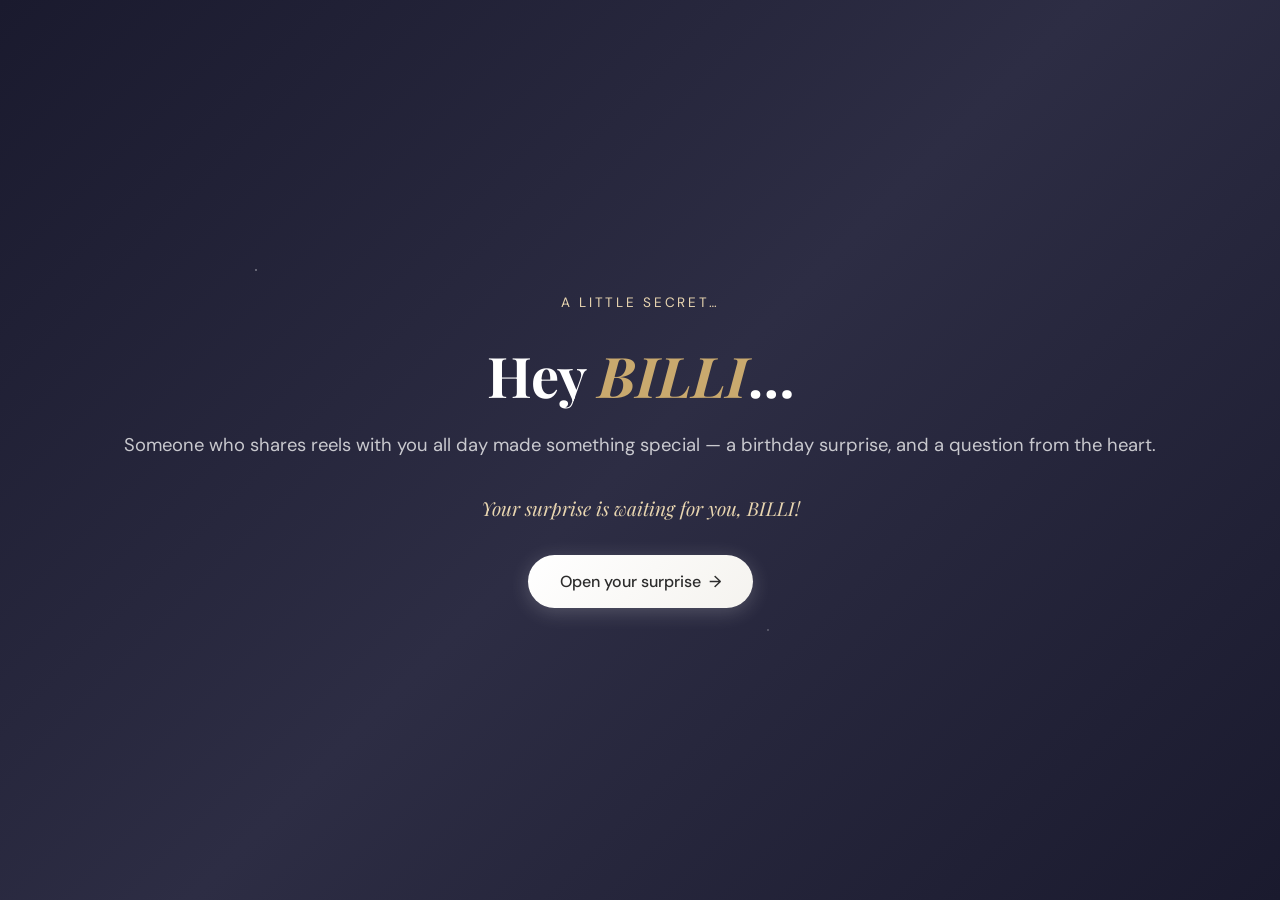
==== index.html @ 50589a56 "Fix social link preview to show BILLI photo instead of prank GIF. Add Open Graph and Twitter meta ta" ====
<!DOCTYPE html>
<html lang="en">
<head>
  <meta charset="UTF-8">
  <meta name="viewport" content="width=device-width, initial-scale=1.0">
  <meta name="description" content="A birthday surprise and proposal for BILLI">
  <meta property="og:type" content="website">
  <meta property="og:url" content="https://ananthahemanthsatya.github.io/NEW2/">
  <meta property="og:title" content="For You, BILLI 💍">
  <meta property="og:description" content="A birthday surprise and proposal for BILLI">
  <meta property="og:image" content="https://ananthahemanthsatya.github.io/NEW2/assets/photos/billi/favourite-hearts-tulips.jpg">
  <meta property="og:image:width" content="1080">
  <meta property="og:image:height" content="1920">
  <meta name="twitter:card" content="summary_large_image">
  <meta name="twitter:title" content="For You, BILLI 💍">
  <meta name="twitter:description" content="A birthday surprise and proposal for BILLI">
  <meta name="twitter:image" content="https://ananthahemanthsatya.github.io/NEW2/assets/photos/billi/favourite-hearts-tulips.jpg">
  <link rel="icon" href="assets/photos/billi/favourite-hearts-tulips.jpg" type="image/jpeg">
  <title>For You, BILLI 💍</title>
  <link rel="preconnect" href="https://fonts.googleapis.com">
  <link rel="preconnect" href="https://fonts.gstatic.com" crossorigin>
  <link href="https://fonts.googleapis.com/css2?family=DM+Sans:ital,opsz,wght@0,9..40,300;0,9..40,400;0,9..40,500;0,9..40,600;1,9..40,400&family=Playfair+Display:ital,wght@0,400;0,600;0,700;1,400&display=swap" rel="stylesheet">
  <link rel="stylesheet" href="css/style.css">
</head>
<body>
  <canvas id="confetti-canvas" class="confetti-canvas" aria-hidden="true"></canvas>

  <div id="lightbox" class="lightbox hidden" role="dialog" aria-modal="true" aria-label="Photo preview">
    <button id="lightbox-close" class="lightbox__close" type="button" aria-label="Close">&times;</button>
    <img id="lightbox-img" class="lightbox__img" src="" alt="">
    <p id="lightbox-caption" class="lightbox__caption"></p>
  </div>

  <div id="prank-screen" class="prank-screen hidden" aria-hidden="true">
    <img class="prank-screen__gif" src="" alt="" data-src="assets/prank-monkey.gif" hidden>
    <p id="prank-jk" class="prank-screen__jk">…just kidding 😭</p>
  </div>

  <div id="landing" class="landing" aria-hidden="false">
    <div class="landing__particles" aria-hidden="true"></div>
    <div class="landing__content">
      <p class="landing__eyebrow">A little secret…</p>
      <h1 class="landing__title">Hey <span class="highlight">BILLI</span>…</h1>
      <p class="landing__subtitle">Someone who shares reels with you all day made something special — a birthday surprise, and a question from the heart.</p>

      <div id="lock-panel" class="lock-panel">
        <div class="lock-panel__icon" aria-hidden="true">
          <svg viewBox="0 0 48 48" fill="none" xmlns="http://www.w3.org/2000/svg">
            <rect x="10" y="22" width="28" height="20" rx="4" stroke="currentColor" stroke-width="2.5"/>
            <path d="M16 22V16C16 11.58 19.58 8 24 8C28.42 8 32 11.58 32 16V22" stroke="currentColor" stroke-width="2.5" stroke-linecap="round"/>
            <circle cx="24" cy="32" r="2.5" fill="currentColor"/>
          </svg>
        </div>
        <p id="lock-message" class="lock-panel__message">Your surprise unlocks on July 8</p>

        <div id="landing-countdown" class="countdown countdown--landing" role="timer" aria-live="polite">
          <div class="countdown__block">
            <span id="landing-days" class="countdown__num">00</span>
            <span class="countdown__label">Days</span>
          </div>
          <div class="countdown__block">
            <span id="landing-hours" class="countdown__num">00</span>
            <span class="countdown__label">Hours</span>
          </div>
          <div class="countdown__block">
            <span id="landing-minutes" class="countdown__num">00</span>
            <span class="countdown__label">Minutes</span>
          </div>
          <div class="countdown__block">
            <span id="landing-seconds" class="countdown__num">00</span>
            <span class="countdown__label">Seconds</span>
          </div>
        </div>
      </div>

      <div id="unlock-panel" class="unlock-panel hidden">
        <p class="unlock-panel__text">The wait is over — your surprise is ready!</p>
      </div>

      <button id="open-surprise" class="btn btn--primary btn--locked" type="button" disabled>
        <span class="btn__lock-icon" aria-hidden="true">🔒</span>
        <span id="btn-label">Locked until July 8</span>
        <span class="btn__arrow hidden" id="btn-arrow" aria-hidden="true">→</span>
      </button>

      <div class="password-unlock">
        <label class="password-unlock__label" for="preview-password">Preview access</label>
        <div class="password-unlock__row">
          <input id="preview-password" class="password-unlock__input" type="password" placeholder="Enter password" autocomplete="off" spellcheck="false">
          <button id="preview-unlock" class="btn btn--preview" type="button">Unlock</button>
        </div>
        <p id="password-error" class="password-error hidden" role="alert">Wrong password — try again</p>
      </div>
    </div>
  </div>

  <div id="main" class="main hidden" aria-hidden="true">

    <header class="hero section">
      <div class="hero__glow" aria-hidden="true"></div>
      <div class="container hero__layout reveal">
        <div class="hero__photo-wrap">
          <img class="hero__photo" data-photo-key="billi-05" src="assets/photos/billi/favourite-hearts-tulips.jpg" alt="BILLI — my favourite photo" data-fallback="BILLI">
          <div class="hero__photo-frame" aria-hidden="true"></div>
        </div>
        <div class="hero__text">
          <p class="hero__eyebrow">July 8th · Birthday & something more</p>
          <h1 class="hero__name">Aynanin Fatima</h1>
          <p class="hero__nickname">aka <strong>BILLI</strong></p>
          <p class="hero__age">Turning <span class="hero__age-num">67</span> — and more beautiful with every year</p>
          <p class="hero__tagline">From the reels you send at sunrise to the Roblox nights we lose track of time in — you're my favourite person in every version of my day.</p>
        </div>
      </div>
    </header>

    <section class="countdown-section section" aria-labelledby="countdown-heading">
      <div class="container">
        <div id="birthday-message" class="birthday-message reveal" role="status">
          <span class="birthday-message__emoji" aria-hidden="true">🎂</span>
          <h2 id="countdown-heading" class="birthday-message__title">Happy 67th Birthday, BILLI!</h2>
          <p class="birthday-message__text">Today is all about you — the girl who fills my whole day with reels, my nights with Roblox, and my heart with feelings I never want to hide again.</p>
        </div>
      </div>
    </section>

    <section class="gallery-section section" aria-labelledby="gallery-heading">
      <div class="container">
        <h2 id="gallery-heading" class="section__title reveal">Every version of you</h2>
        <p class="section__subtitle reveal">Scroll through your memories — title & caption under every photo</p>
        <div id="billi-gallery" class="photo-gallery"></div>
      </div>
    </section>

    <section class="anime-section section" aria-labelledby="anime-heading">
      <div class="container">
        <h2 id="anime-heading" class="section__title reveal">Your anime world</h2>
        <p class="section__subtitle reveal">Two shows, one amazing taste</p>
        <div class="card-grid">
          <article class="card card--demon reveal">
            <div class="card__icon" aria-hidden="true">
              <svg viewBox="0 0 64 64" fill="none" xmlns="http://www.w3.org/2000/svg">
                <circle cx="32" cy="32" r="28" stroke="currentColor" stroke-width="2" opacity="0.3"/>
                <path d="M32 20 L36 30 L46 30 L38 36 L40 46 L32 40 L24 46 L26 36 L18 30 L28 30 Z" fill="currentColor"/>
              </svg>
            </div>
            <h3 class="card__title">Demon Slayer</h3>
            <p class="card__text">You're stronger than any Hashira in my heart. Your courage, your kindness, the way you light up when you talk about it — I fall for you a little more every time.</p>
          </article>
          <article class="card card--spy reveal">
            <div class="card__icon" aria-hidden="true">
              <svg viewBox="0 0 64 64" fill="none" xmlns="http://www.w3.org/2000/svg">
                <rect x="8" y="16" width="48" height="36" rx="6" stroke="currentColor" stroke-width="2" opacity="0.3"/>
                <circle cx="24" cy="34" r="8" fill="currentColor" opacity="0.2"/>
                <circle cx="40" cy="34" r="8" fill="currentColor" opacity="0.35"/>
                <circle cx="32" cy="28" r="4" fill="currentColor"/>
              </svg>
            </div>
            <h3 class="card__title">Spy x Family</h3>
            <p class="card__text">You're my Anya-level favourite person — adorable, brilliant, impossible not to adore. The way you get excited about this show? That's exactly how I feel about you. Waku waku!</p>
          </article>
        </div>
      </div>
    </section>

    <section class="cake-section section" aria-labelledby="cake-heading">
      <div class="container">
        <div class="cake-layout reveal">
          <div class="cake-visual" aria-hidden="true">
            <div class="cake">
              <div class="cake__candle"><div class="cake__flame"></div></div>
              <div class="cake__frosting"></div>
              <div class="cake__layer cake__layer--top"></div>
              <div class="cake__layer cake__layer--mid"></div>
              <div class="cake__layer cake__layer--bottom"></div>
              <div class="cake__plate"></div>
            </div>
          </div>
          <div class="cake-content">
            <h2 id="cake-heading" class="section__title section__title--left">Red Velvet</h2>
            <p class="cake-content__text">Your favourite cake — rich, sweet, unforgettable. Just like you, BILLI. One day I'll bake you the perfect red velvet. Until then, every sweet moment with you is enough.</p>
          </div>
        </div>
      </div>
    </section>

    <section class="drama-section section" aria-labelledby="drama-heading">
      <div class="container">
        <blockquote class="drama-quote reveal">
          <div class="drama-quote__badge">Hidden Love</div>
          <p class="drama-quote__text">"Some feelings stay hidden until the right moment — mine for you couldn't stay quiet forever. Every reel, every late night, every laugh… it all led here."</p>
          <footer class="drama-quote__footer">Your favourite drama taught me that the best love stories are worth waiting for — and worth saying out loud.</footer>
        </blockquote>
      </div>
    </section>

    <section class="habits-section section" aria-labelledby="habits-heading">
      <div class="container">
        <h2 id="habits-heading" class="section__title reveal">Things that make you, you</h2>
        <p class="section__subtitle reveal">The little habits I find endlessly charming</p>
        <div class="habit-grid">
          <article class="habit-card reveal">
            <button class="habit-card__media" type="button" data-photo-key="billi-13" data-src="assets/photos/billi/sleepy-resting-moment.jpg" data-caption="Professional Sleeper — sleepy after our late Roblox nights">
              <img src="assets/photos/billi/sleepy-resting-moment.jpg" data-photo-key="billi-13" alt="BILLI resting" class="habit-card__img" data-fallback="Sleepy BILLI">
            </button>
            <div class="habit-card__body">
              <h3 class="habit-card__title">Professional Sleeper</h3>
              <p class="habit-card__text">Sleepy after our late Roblox nights — and still the cutest thing I've ever seen.</p>
            </div>
          </article>
          <article class="habit-card reveal">
            <button class="habit-card__media" type="button" data-photo-key="billi-11" data-src="assets/photos/billi/blue-polo-floral-pillow.jpg" data-caption="Reel Partner — all day long">
              <img src="assets/photos/billi/blue-polo-floral-pillow.jpg" data-photo-key="billi-11" alt="BILLI on the bed" class="habit-card__img" data-fallback="Relaxed BILLI">
            </button>
            <div class="habit-card__body">
              <h3 class="habit-card__title">Reel Partner</h3>
              <p class="habit-card__text">All day long — funny reels, cute reels, ones that scream "this is so you." Every ping from you is my favourite notification.</p>
            </div>
          </article>
          <article class="habit-card reveal">
            <button class="habit-card__media" type="button" data-photo-key="billi-10" data-src="assets/photos/billi/mirror-selfie-elegant.jpg" data-caption="White Soul — pure and elegant">
              <img src="assets/photos/billi/mirror-selfie-elegant.jpg" data-photo-key="billi-10" alt="BILLI mirror selfie" class="habit-card__img" data-fallback="Elegant BILLI">
            </button>
            <div class="habit-card__body">
              <h3 class="habit-card__title">White Soul</h3>
              <p class="habit-card__text">Your favourite colour is white — pure, elegant, and radiant.</p>
            </div>
          </article>
        </div>
      </div>
    </section>

    <section class="us-section section" aria-labelledby="us-heading">
      <div class="container">
        <h2 id="us-heading" class="section__title reveal">Our everyday magic</h2>
        <p class="section__subtitle reveal">The little things that made me fall — and keep falling</p>
        <div class="moment-grid">
          <article class="moment-card moment-card--reels reveal">
            <span class="moment-card__emoji" aria-hidden="true">📱</span>
            <h3 class="moment-card__title">Reels, all day long</h3>
            <p class="moment-card__text">From the moment we wake up to when we finally say goodnight — we're sending each other reels. Funny ones. Cute ones. The kind that make me pause and think, <em>she thought of me</em>. I don't just watch them. I feel them. Because every reel from you feels like a little "I'm thinking about you" wrapped in a video.</p>
            <p class="moment-card__text moment-card__text--soft">You fill my whole day without even trying. And honestly? I never want it to stop.</p>
          </article>
          <article class="moment-card moment-card--roblox reveal">
            <span class="moment-card__emoji" aria-hidden="true">🎮</span>
            <h3 class="moment-card__title">Late-night Roblox</h3>
            <p class="moment-card__text">When the world goes quiet and it's just us — logging in, playing together, laughing at the chaos, staying up way too late because neither of us wants to log off. Those nights aren't just gaming to me. They're <em>ours</em>.</p>
            <p class="moment-card__text moment-card__text--soft">Your laugh when something goes wrong. Your excitement when we win. The way time disappears when I'm with you — even through a screen. I look forward to those nights more than anything.</p>
          </article>
        </div>
      </div>
    </section>

    <section class="feelings-section section" aria-labelledby="feelings-heading">
      <div class="container">
        <blockquote class="feelings-quote reveal">
          <h2 id="feelings-heading" class="feelings-quote__title">What I need you to know</h2>
          <p class="feelings-quote__text">I don't always say it out loud — but you are the first person I want to share everything with. A reel I saw. A song that reminded me of you. A random thought at 2 AM before we hop on Roblox.</p>
          <p class="feelings-quote__text">You make ordinary days feel like something worth remembering. You make me want to be better, kinder, more present. When something good happens, you're who I think of first. When something's hard, you're who I wish I could tell in person.</p>
          <p class="feelings-quote__text feelings-quote__text--highlight">I'm not hiding anymore. These feelings are real. They're big. And they're all for you, BILLI.</p>
        </blockquote>
      </div>
    </section>

    <section class="me-section section" aria-labelledby="me-heading">
      <div class="container">
        <h2 id="me-heading" class="section__title reveal">This is me — asking you</h2>
        <p class="section__subtitle reveal">The person who stays up playing Roblox with you and sends you reels all day — asking you something important</p>
        <div id="me-gallery" class="me-gallery reveal"></div>
        <p class="me-section__note reveal">I built this because words on a screen still aren't enough. But I needed you to know — every reel, every game, every late night… I choose you. Again and again.</p>
      </div>
    </section>

    <section class="proposal-section section" aria-labelledby="proposal-heading">
      <div class="container">
        <div class="proposal reveal">
          <div class="proposal__ring" aria-hidden="true">💍</div>
          <h2 id="proposal-heading" class="proposal__title">BILLI, will you be mine?</h2>
          <div class="proposal__body">
            <p>BILLI, I need you to hear this properly — not in a reel, not in a Roblox chat, but right here.</p>
            <p>You mean more to me than I usually let myself say. Every reel you send — I watch it like it's a message meant only for me. Because it is. You thinking of me, sharing your world with me, filling my notifications all day… that's not small to me. That's everything.</p>
            <p>And our Roblox nights? When it's late and the world is asleep but we're still playing, still laughing, still not wanting to log off — those are the hours I hold closest. It's not about the game. It's about <em>you</em>. Your voice. Your laugh. The way you get excited. The way time disappears when I'm with you.</p>
            <p>I love watching you enjoy anime and dramas. I love your sleepy scrolls, your white aesthetic, your red velvet dreams. I love every little habit that makes you <em>you</em>. But more than all of that — I love <em>us</em>. The us that shares reels from morning to night. The us that stays up too late on Roblox. The us I don't want to pretend is "just friends" anymore.</p>
            <p>On your birthday, I don't just want to wish you happy birthday. I want to stop hiding what I feel and ask you properly:</p>
            <p class="proposal__question">Will you give us a chance? Will you be my girlfriend?</p>
            <p>You make me want to be better. You're the person I think about when something good happens — because I wish I could share every single moment with you, not through a screen, but right beside you.</p>
            <p>I like you. A lot. More than I've said. More than reels and late nights can hold. This is me, finally saying it.</p>
          </div>
          <div id="proposal-buttons" class="proposal__buttons">
            <button id="btn-yes" class="btn btn--yes" type="button">Yes! 💕</button>
            <button id="btn-no" class="btn btn--no" type="button">No</button>
          </div>
          <div id="proposal-success" class="proposal__success hidden">
            <span class="proposal__success-emoji" aria-hidden="true">🥹💕</span>
            <h3 class="proposal__success-title">You just made me the happiest person alive!</h3>
            <p class="proposal__success-text">Thank you, BILLI. You have no idea how happy you've made me. More reels, more Roblox nights, more of us — I promise to make every day as special as you are. This is just the beginning.</p>
          </div>
          <p class="proposal__signature">Forever yours,<br><span class="proposal__name">ASH</span></p>
        </div>
      </div>
    </section>

    <!-- Spy x Family proposal finale -->
    <section class="spyfinale-section section" aria-labelledby="spyfinale-heading">
      <div class="container">
        <div class="spyfinale reveal">
          <span class="spyfinale__badge">Spy x Family</span>
          <h2 id="spyfinale-heading" class="spyfinale__title">The perfect proposal does, in fact, exist.</h2>
          <p class="spyfinale__subtitle">Just like Loid and Yor — I finally said what was in my heart. This one's for you, BILLI.</p>

          <div class="spyfinale__media-wrap">
            <img
              class="spyfinale__media"
              src="assets/spy-x-family-proposal.gif"
              alt="Spy x Family — Loid's grenade ring proposal scene"
              loading="lazy"
            >
          </div>
        </div>
      </div>
    </section>

    <footer class="footer">
      <div class="container">
        <p class="footer__text">Made with love by <strong>ASH</strong>, just for <strong>BILLI</strong> · July 8 · 💍</p>
      </div>
    </footer>
  </div>

  <script src="js/photos-data.js"></script>
  <script src="js/main.js"></script>
</body>
</html>
---- css/style.css ----
/* ===== Variables ===== */
:root {
  --white: #ffffff;
  --off-white: #faf9f7;
  --cream: #f5f3ef;
  --blush: #f4e4e4;
  --blush-deep: #e8c4c4;
  --gold: #c9a96e;
  --gold-light: #e8d5b0;
  --text: #2c2c2c;
  --text-muted: #6b6b6b;
  --shadow: 0 4px 24px rgba(0, 0, 0, 0.06);
  --shadow-lg: 0 12px 48px rgba(0, 0, 0, 0.08);
  --radius: 16px;
  --radius-lg: 24px;
  --font-display: 'Playfair Display', Georgia, serif;
  --font-body: 'DM Sans', system-ui, sans-serif;
  --transition: 0.4s cubic-bezier(0.4, 0, 0.2, 1);
}

*, *::before, *::after { box-sizing: border-box; margin: 0; padding: 0; }
html { scroll-behavior: smooth; }

body {
  font-family: var(--font-body);
  font-size: 1rem;
  line-height: 1.6;
  color: var(--text);
  background: var(--off-white);
  overflow-x: hidden;
}

.hidden { display: none !important; }

.container { width: 100%; max-width: 960px; margin: 0 auto; padding: 0 1.5rem; }
.section { padding: 5rem 0; }

.section__title {
  font-family: var(--font-display);
  font-size: clamp(1.75rem, 4vw, 2.5rem);
  font-weight: 600;
  text-align: center;
  color: var(--text);
  margin-bottom: 0.5rem;
}

.section__title--left { text-align: left; }

.section__subtitle {
  text-align: center;
  color: var(--text-muted);
  font-size: 1.05rem;
  margin-bottom: 2.5rem;
}

.highlight { color: var(--gold); font-style: italic; }

/* ===== Landing ===== */
.landing {
  position: fixed;
  inset: 0;
  z-index: 1000;
  display: flex;
  align-items: center;
  justify-content: center;
  background: linear-gradient(135deg, #1a1a2e 0%, #2d2d44 50%, #1a1a2e 100%);
  transition: opacity 0.8s ease, visibility 0.8s ease;
}

.landing.fade-out { opacity: 0; visibility: hidden; pointer-events: none; }

.landing__particles {
  position: absolute;
  inset: 0;
  background-image:
    radial-gradient(2px 2px at 20% 30%, rgba(255,255,255,0.3) 50%, transparent 50%),
    radial-gradient(2px 2px at 60% 70%, rgba(255,255,255,0.2) 50%, transparent 50%),
    radial-gradient(1px 1px at 80% 20%, rgba(255,255,255,0.25) 50%, transparent 50%);
  animation: twinkle 4s ease-in-out infinite alternate;
}

@keyframes twinkle { from { opacity: 0.5; } to { opacity: 1; } }

.landing__content {
  position: relative;
  text-align: center;
  padding: 2rem;
  animation: fadeUp 1s ease 0.2s both;
}

@keyframes fadeUp {
  from { opacity: 0; transform: translateY(24px); }
  to { opacity: 1; transform: translateY(0); }
}

.landing__eyebrow {
  font-size: 0.85rem;
  letter-spacing: 0.2em;
  text-transform: uppercase;
  color: var(--gold-light);
  margin-bottom: 1rem;
}

.landing__title {
  font-family: var(--font-display);
  font-size: clamp(2rem, 6vw, 3.5rem);
  font-weight: 700;
  color: var(--white);
  margin-bottom: 0.75rem;
}

.landing__subtitle {
  font-size: 1.15rem;
  color: rgba(255, 255, 255, 0.75);
  margin-bottom: 2rem;
}

.lock-panel { margin-bottom: 2rem; }

.lock-panel__icon {
  width: 48px;
  height: 48px;
  margin: 0 auto 1rem;
  color: var(--gold-light);
  animation: lockPulse 2s ease-in-out infinite;
}

@keyframes lockPulse {
  0%, 100% { opacity: 0.7; transform: scale(1); }
  50% { opacity: 1; transform: scale(1.05); }
}

.lock-panel__message {
  font-size: 0.95rem;
  color: rgba(255, 255, 255, 0.65);
  margin-bottom: 1.5rem;
  letter-spacing: 0.05em;
}

.countdown--landing { margin-bottom: 0.5rem; }
.countdown--landing .countdown__block {
  background: rgba(255, 255, 255, 0.08);
  border-color: rgba(201, 169, 110, 0.25);
  backdrop-filter: blur(8px);
}
.countdown--landing .countdown__num { color: var(--white); }
.countdown--landing .countdown__label { color: rgba(255, 255, 255, 0.6); }

.unlock-panel { margin-bottom: 2rem; animation: fadeUp 0.8s ease both; }

.unlock-panel__text {
  font-family: var(--font-display);
  font-size: 1.2rem;
  font-style: italic;
  color: var(--gold-light);
}

/* ===== Buttons ===== */
.btn {
  display: inline-flex;
  align-items: center;
  gap: 0.5rem;
  font-family: var(--font-body);
  font-size: 1rem;
  font-weight: 500;
  padding: 1rem 2rem;
  border: none;
  border-radius: 50px;
  cursor: pointer;
  transition: transform 0.2s ease, box-shadow 0.2s ease;
}

.btn--primary {
  background: linear-gradient(135deg, var(--white) 0%, var(--cream) 100%);
  color: var(--text);
  box-shadow: 0 4px 20px rgba(255, 255, 255, 0.2);
}

.btn--primary:hover:not(:disabled) {
  transform: translateY(-2px);
  box-shadow: 0 8px 32px rgba(255, 255, 255, 0.3);
}

.btn--locked {
  opacity: 0.55;
  cursor: not-allowed;
  background: rgba(255, 255, 255, 0.15);
  color: rgba(255, 255, 255, 0.7);
  box-shadow: none;
}

.btn--locked:hover { transform: none; box-shadow: none; }
.btn__arrow { transition: transform 0.2s ease; }
.btn--primary:hover:not(:disabled) .btn__arrow { transform: translateX(4px); }

/* ===== Password ===== */
.password-unlock {
  margin-top: 2rem;
  padding-top: 1.5rem;
  border-top: 1px solid rgba(255, 255, 255, 0.12);
  max-width: 320px;
  margin-left: auto;
  margin-right: auto;
}

.password-unlock__label {
  display: block;
  font-size: 0.75rem;
  letter-spacing: 0.12em;
  text-transform: uppercase;
  color: rgba(255, 255, 255, 0.45);
  margin-bottom: 0.6rem;
}

.password-unlock__row { display: flex; gap: 0.5rem; }

.password-unlock__input {
  flex: 1;
  padding: 0.65rem 1rem;
  border: 1px solid rgba(255, 255, 255, 0.2);
  border-radius: 50px;
  background: rgba(255, 255, 255, 0.08);
  color: var(--white);
  font-family: var(--font-body);
  font-size: 0.9rem;
  outline: none;
}

.password-unlock__input:focus { border-color: rgba(201, 169, 110, 0.5); }

.btn--preview {
  padding: 0.65rem 1.25rem;
  font-size: 0.85rem;
  background: rgba(201, 169, 110, 0.25);
  color: var(--gold-light);
  border-radius: 50px;
}

.password-error { margin-top: 0.5rem; font-size: 0.8rem; color: #e8a0a0; }

/* ===== Prank screen ===== */
.prank-screen {
  position: fixed;
  inset: 0;
  z-index: 3000;
  display: flex;
  flex-direction: column;
  align-items: center;
  justify-content: center;
  gap: 1.25rem;
  padding: 1rem;
  background: #000;
  opacity: 0;
  transition: opacity 0.35s ease;
}

.prank-screen.visible { opacity: 1; }

.prank-screen__gif {
  width: min(100%, 520px);
  max-height: 75vh;
  object-fit: contain;
  border-radius: 8px;
}

.prank-screen__jk {
  font-family: var(--font-display);
  font-size: clamp(1.1rem, 3vw, 1.45rem);
  font-style: italic;
  color: rgba(255, 255, 255, 0.9);
  opacity: 0;
  transform: translateY(8px);
  transition: opacity 0.4s ease, transform 0.4s ease;
}

.prank-screen__jk.visible {
  opacity: 1;
  transform: translateY(0);
}

/* ===== Main ===== */
.main { opacity: 0; transition: opacity 0.8s ease; }
.main.visible { opacity: 1; }
.confetti-canvas { position: fixed; inset: 0; z-index: 999; pointer-events: none; }

/* ===== Hero ===== */
.hero {
  position: relative;
  padding: 5rem 0 4rem;
  background: linear-gradient(180deg, var(--white) 0%, var(--off-white) 100%);
  overflow: hidden;
}

.hero__glow {
  position: absolute;
  top: -50%;
  left: 50%;
  transform: translateX(-50%);
  width: 600px;
  height: 600px;
  background: radial-gradient(circle, rgba(201, 169, 110, 0.12) 0%, transparent 70%);
  pointer-events: none;
}

.hero__layout {
  display: grid;
  grid-template-columns: 1fr 1.2fr;
  gap: 3rem;
  align-items: center;
}

.hero__photo-wrap { position: relative; max-width: 340px; margin: 0 auto; }

.hero__photo {
  width: 100%;
  height: auto;
  max-height: 460px;
  object-fit: contain;
  object-position: center center;
  image-orientation: from-image;
  border-radius: var(--radius-lg);
  box-shadow: var(--shadow-lg);
  display: block;
  background: linear-gradient(180deg, #faf8f5 0%, #f3efe8 100%);
}

.hero__photo-frame {
  position: absolute;
  inset: -8px;
  border: 2px solid rgba(201, 169, 110, 0.35);
  border-radius: calc(var(--radius-lg) + 4px);
  pointer-events: none;
}

.hero__text { text-align: left; }

.hero__eyebrow {
  font-size: 0.9rem;
  letter-spacing: 0.15em;
  text-transform: uppercase;
  color: var(--gold);
  margin-bottom: 1rem;
}

.hero__name {
  font-family: var(--font-display);
  font-size: clamp(2.5rem, 7vw, 4rem);
  font-weight: 700;
  line-height: 1.15;
  margin-bottom: 0.5rem;
}

.hero__nickname { font-size: 1.25rem; color: var(--text-muted); margin-bottom: 1rem; }
.hero__nickname strong { color: var(--gold); font-weight: 600; }
.hero__age { font-size: 1.1rem; color: var(--text-muted); }
.hero__age-num { font-family: var(--font-display); font-size: 1.4rem; font-weight: 600; color: var(--text); }

.hero__tagline {
  margin-top: 1.25rem;
  font-family: var(--font-display);
  font-style: italic;
  font-size: 1.05rem;
  color: var(--text-muted);
}

/* ===== Countdown ===== */
.countdown {
  display: flex;
  justify-content: center;
  gap: 1rem;
  flex-wrap: wrap;
}

.countdown__block {
  display: flex;
  flex-direction: column;
  align-items: center;
  min-width: 80px;
  padding: 1.5rem 1.25rem;
  background: var(--off-white);
  border-radius: var(--radius);
  box-shadow: var(--shadow);
  border: 1px solid rgba(201, 169, 110, 0.15);
}

.countdown__num {
  font-family: var(--font-display);
  font-size: clamp(2rem, 5vw, 3rem);
  font-weight: 700;
  line-height: 1;
}

.countdown__label {
  font-size: 0.75rem;
  text-transform: uppercase;
  letter-spacing: 0.1em;
  color: var(--text-muted);
  margin-top: 0.5rem;
}

.countdown-section { background: var(--white); }

.birthday-message {
  text-align: center;
  padding: 2rem;
  animation: fadeUp 0.8s ease both;
}

.birthday-message__emoji { font-size: 3rem; display: block; margin-bottom: 1rem; }

.birthday-message__title {
  font-family: var(--font-display);
  font-size: clamp(1.75rem, 4vw, 2.5rem);
  margin-bottom: 0.75rem;
}

.birthday-message__text { font-size: 1.1rem; color: var(--text-muted); }

/* ===== Gallery ===== */
.gallery-section {
  background: linear-gradient(180deg, var(--off-white) 0%, var(--white) 100%);
}

.photo-gallery {
  display: flex;
  flex-direction: column;
  gap: 1.5rem;
  max-width: 420px;
  margin: 0 auto;
}

.photo-card {
  display: block;
  width: 100%;
  border: none;
  padding: 0;
  margin: 0;
  background: transparent;
  cursor: pointer;
  text-align: left;
  -webkit-tap-highlight-color: transparent;
}

.photo-card:active .photo-card__frame { transform: scale(0.985); }

.photo-card__frame {
  background: var(--white);
  border-radius: 20px;
  padding: 0.65rem 0.65rem 0;
  box-shadow: 0 10px 32px rgba(44, 36, 28, 0.1);
  border: 1px solid rgba(201, 169, 110, 0.22);
  overflow: hidden;
  transition: transform var(--transition), box-shadow var(--transition);
}

.photo-card--featured .photo-card__frame {
  border-color: rgba(201, 169, 110, 0.45);
  box-shadow: 0 14px 40px rgba(201, 169, 110, 0.18);
}

.photo-card__image-wrap {
  width: 100%;
  background: linear-gradient(180deg, #faf8f5 0%, #f3efe8 100%);
  border-radius: 14px;
  overflow: hidden;
  display: flex;
  align-items: center;
  justify-content: center;
  min-height: 220px;
}

.photo-card__image {
  width: 100%;
  height: auto;
  max-height: 72vh;
  object-fit: contain;
  object-position: center center;
  image-orientation: from-image;
  display: block;
}

.photo-card__text {
  padding: 0.85rem 0.35rem 1rem;
  text-align: center;
}

.photo-card__label {
  font-family: var(--font-display);
  font-size: 1.05rem;
  font-weight: 600;
  color: var(--text);
  margin-bottom: 0.35rem;
  line-height: 1.3;
}

.photo-card__caption {
  font-size: 0.88rem;
  line-height: 1.55;
  color: var(--text-muted);
  margin: 0;
}

.photo-card--me .photo-card__label { color: var(--gold); }

/* ===== Cards ===== */
.card-grid { display: grid; grid-template-columns: repeat(auto-fit, minmax(280px, 1fr)); gap: 1.5rem; }

.card {
  padding: 2rem;
  border-radius: var(--radius-lg);
  background: var(--white);
  box-shadow: var(--shadow);
  border: 1px solid rgba(0, 0, 0, 0.04);
  transition: transform var(--transition), box-shadow var(--transition);
}

.card:hover { transform: translateY(-4px); box-shadow: var(--shadow-lg); }
.card--demon { background: linear-gradient(135deg, var(--white) 0%, #f0eef8 100%); }
.card--spy { background: linear-gradient(135deg, var(--white) 0%, #eef8f0 100%); }
.card__icon { width: 56px; height: 56px; margin-bottom: 1rem; color: var(--gold); }
.card__title { font-family: var(--font-display); font-size: 1.35rem; font-weight: 600; margin-bottom: 0.75rem; }
.card__text { color: var(--text-muted); font-size: 0.95rem; line-height: 1.65; }

/* ===== Cake ===== */
.cake-section { background: linear-gradient(180deg, var(--off-white) 0%, var(--blush) 50%, var(--off-white) 100%); }
.cake-layout { display: grid; grid-template-columns: 1fr 1fr; gap: 3rem; align-items: center; }
.cake-visual { display: flex; justify-content: center; padding: 2rem 0; }
.cake { position: relative; width: 160px; }
.cake__plate { position: absolute; bottom: -8px; left: 50%; transform: translateX(-50%); width: 180px; height: 12px; background: linear-gradient(180deg, #e8e8e8, #d0d0d0); border-radius: 50%; box-shadow: 0 4px 12px rgba(0,0,0,0.1); }
.cake__layer { position: relative; margin: 0 auto; border-radius: 8px; }
.cake__layer--bottom { width: 140px; height: 36px; background: linear-gradient(180deg, #8b2942 0%, #6b1f33 100%); }
.cake__layer--mid { width: 120px; height: 28px; background: linear-gradient(180deg, #fce4ec 0%, #f8bbd9 100%); margin-top: -4px; border: 2px solid #fff; }
.cake__layer--top { width: 100px; height: 24px; background: linear-gradient(180deg, #8b2942 0%, #6b1f33 100%); margin-top: -2px; }
.cake__frosting { width: 110px; height: 16px; margin: -8px auto 0; background: var(--white); border-radius: 50% 50% 0 0 / 100% 100% 0 0; position: relative; z-index: 2; }
.cake__candle { position: absolute; top: -32px; left: 50%; transform: translateX(-50%); width: 6px; height: 28px; background: linear-gradient(90deg, #f4e4a6, #e8d080); border-radius: 2px; z-index: 3; }
.cake__flame { position: absolute; top: -14px; left: 50%; transform: translateX(-50%); width: 10px; height: 14px; background: radial-gradient(ellipse, #ffcc00 0%, #ff6600 70%, transparent 100%); border-radius: 50%; animation: flicker 0.5s ease-in-out infinite alternate; }
@keyframes flicker { from { transform: translateX(-50%) scale(1); } to { transform: translateX(-50%) scale(1.1); } }
.cake-content__text { font-size: 1.05rem; color: var(--text-muted); line-height: 1.7; }

/* ===== Drama ===== */
.drama-section { background: var(--white); }
.drama-quote { max-width: 640px; margin: 0 auto; padding: 2.5rem; background: linear-gradient(135deg, var(--off-white) 0%, var(--blush) 100%); border-radius: var(--radius-lg); border-left: 4px solid var(--gold); box-shadow: var(--shadow); }
.drama-quote__badge { display: inline-block; font-size: 0.8rem; font-weight: 600; letter-spacing: 0.1em; text-transform: uppercase; color: var(--gold); margin-bottom: 1rem; }
.drama-quote__text { font-family: var(--font-display); font-size: clamp(1.15rem, 2.5vw, 1.4rem); font-style: italic; line-height: 1.6; margin-bottom: 1rem; }
.drama-quote__footer { font-size: 0.95rem; color: var(--text-muted); }

/* ===== Habits ===== */
.habits-section { background: var(--off-white); }
.habit-grid {
  display: grid;
  grid-template-columns: 1fr;
  gap: 1.25rem;
}

.habit-card {
  display: flex;
  flex-direction: column;
  background: var(--white);
  border-radius: var(--radius-lg);
  overflow: hidden;
  box-shadow: var(--shadow);
}

.habit-card__media {
  display: block;
  width: 100%;
  border: none;
  padding: 0;
  margin: 0;
  background: var(--cream);
  cursor: pointer;
  -webkit-tap-highlight-color: transparent;
}

.habit-card__img {
  width: 100%;
  height: auto;
  max-height: 420px;
  object-fit: contain;
  object-position: center center;
  image-orientation: from-image;
  display: block;
  background: linear-gradient(180deg, #faf8f5 0%, #f3efe8 100%);
}

.habit-card__body {
  padding: 1rem 1.1rem 1.2rem;
  border-top: 1px solid rgba(201, 169, 110, 0.15);
}

.habit-card__title {
  font-family: var(--font-display);
  font-size: 1.15rem;
  margin-bottom: 0.4rem;
  color: var(--text);
}

.habit-card__text {
  font-size: 0.9rem;
  line-height: 1.6;
  color: var(--text-muted);
}

/* ===== Our Us / Moments ===== */
.us-section { background: var(--white); }
.moment-grid { display: grid; grid-template-columns: repeat(auto-fit, minmax(300px, 1fr)); gap: 1.5rem; }
.moment-card {
  padding: 2rem 1.75rem;
  border-radius: var(--radius-lg);
  box-shadow: var(--shadow);
  border: 1px solid rgba(201, 169, 110, 0.2);
  background: var(--off-white);
  text-align: left;
}
.moment-card--reels { border-top: 3px solid var(--gold); }
.moment-card--roblox { border-top: 3px solid #7b9fd4; }
.moment-card__emoji { font-size: 2rem; display: block; margin-bottom: 0.75rem; }
.moment-card__title { font-family: var(--font-display); font-size: 1.35rem; font-weight: 600; margin-bottom: 1rem; color: var(--text); }
.moment-card__text { font-size: 0.98rem; color: var(--text-muted); line-height: 1.75; margin-bottom: 0.85rem; }
.moment-card__text em { color: var(--text); font-style: italic; }
.moment-card__text--soft { font-family: var(--font-display); font-style: italic; font-size: 0.95rem; margin-bottom: 0; color: var(--text); opacity: 0.85; }

/* ===== Feelings ===== */
.feelings-section { background: linear-gradient(180deg, var(--off-white) 0%, var(--blush) 100%); }
.feelings-quote {
  max-width: 680px;
  margin: 0 auto;
  text-align: center;
  padding: 2.5rem 2rem;
  background: var(--white);
  border-radius: var(--radius-lg);
  box-shadow: var(--shadow);
  border: 1px solid rgba(201, 169, 110, 0.2);
}
.feelings-quote__title { font-family: var(--font-display); font-size: clamp(1.35rem, 3.5vw, 1.85rem); font-weight: 600; margin-bottom: 1.5rem; color: var(--text); }
.feelings-quote__text { font-size: 1.05rem; color: var(--text-muted); line-height: 1.8; margin-bottom: 1.1rem; }
.feelings-quote__text--highlight {
  font-family: var(--font-display);
  font-size: 1.15rem;
  font-weight: 600;
  color: var(--text);
  margin-bottom: 0;
  padding-top: 0.5rem;
}

/* ===== Me ===== */
.me-section { background: var(--white); }
.me-gallery {
  display: flex;
  flex-direction: column;
  gap: 1.5rem;
  max-width: 420px;
  margin: 0 auto 2rem;
}
.me-section__note { text-align: center; font-family: var(--font-display); font-style: italic; font-size: 1.1rem; color: var(--text-muted); max-width: 520px; margin: 0 auto; }

/* ===== Proposal ===== */
.proposal-section { background: linear-gradient(180deg, var(--off-white) 0%, var(--blush) 50%, var(--cream) 100%); padding-bottom: 6rem; }
.proposal { max-width: 640px; margin: 0 auto; text-align: center; padding: 3rem 2.5rem; background: var(--white); border-radius: var(--radius-lg); box-shadow: var(--shadow-lg); border: 1px solid rgba(201, 169, 110, 0.25); }
.proposal__ring { font-size: 3rem; margin-bottom: 1rem; animation: ringFloat 2s ease-in-out infinite; }
@keyframes ringFloat { 0%, 100% { transform: translateY(0); } 50% { transform: translateY(-6px); } }
.proposal__title { font-family: var(--font-display); font-size: clamp(1.75rem, 4vw, 2.5rem); font-weight: 700; margin-bottom: 1.5rem; }
.proposal__body { text-align: left; margin-bottom: 2rem; }
.proposal__body p { font-size: 1.05rem; color: var(--text-muted); line-height: 1.75; margin-bottom: 1rem; }
.proposal__body em { color: var(--text); font-style: italic; }
.proposal__question { font-family: var(--font-display); font-size: 1.2rem; font-weight: 600; color: var(--text) !important; text-align: center; padding: 1rem; background: var(--blush); border-radius: var(--radius); margin: 1.5rem 0 !important; }
.proposal__buttons { display: flex; gap: 1rem; justify-content: center; flex-wrap: wrap; margin-bottom: 2rem; min-height: 56px; position: relative; }
.btn--yes { background: linear-gradient(135deg, var(--blush-deep) 0%, #d4a0a0 100%); color: var(--text); padding: 1rem 2.5rem; font-size: 1.1rem; font-weight: 600; border-radius: 50px; border: none; cursor: pointer; box-shadow: 0 4px 20px rgba(232, 196, 196, 0.5); }
.btn--yes:hover { transform: scale(1.05); }
.btn--no { background: var(--cream); color: var(--text-muted); padding: 0.75rem 1.5rem; font-size: 0.9rem; border-radius: 50px; border: 1px solid rgba(0,0,0,0.08); cursor: pointer; position: relative; }
.proposal__success { padding: 2rem; background: linear-gradient(135deg, var(--off-white), var(--blush)); border-radius: var(--radius); margin-bottom: 2rem; animation: fadeUp 0.8s ease both; }
.proposal__success-emoji { font-size: 2.5rem; display: block; margin-bottom: 0.75rem; }
.proposal__success-title { font-family: var(--font-display); font-size: 1.5rem; margin-bottom: 0.75rem; }
.proposal__success-text { color: var(--text-muted); line-height: 1.65; }
.proposal__signature { font-family: var(--font-display); font-size: 1.15rem; font-style: italic; }
.proposal__name { font-weight: 600; color: var(--gold); }

/* ===== Spy x Family Finale ===== */
.spyfinale-section {
  background: linear-gradient(180deg, var(--cream) 0%, #eef8f0 50%, var(--off-white) 100%);
  padding-bottom: 5rem;
}

.spyfinale {
  max-width: 560px;
  margin: 0 auto;
  text-align: center;
  padding: 2.5rem 2rem;
  background: var(--white);
  border-radius: var(--radius-lg);
  box-shadow: var(--shadow-lg);
  border: 1px solid rgba(80, 160, 120, 0.2);
}

.spyfinale__badge {
  display: inline-block;
  font-size: 0.75rem;
  font-weight: 600;
  letter-spacing: 0.12em;
  text-transform: uppercase;
  color: #3d7a5c;
  background: #eef8f0;
  padding: 0.35rem 0.9rem;
  border-radius: 50px;
  margin-bottom: 1rem;
}

.spyfinale__title {
  font-family: var(--font-display);
  font-size: clamp(1.35rem, 3.5vw, 1.85rem);
  font-weight: 600;
  font-style: italic;
  line-height: 1.35;
  margin-bottom: 0.75rem;
  color: var(--text);
}

.spyfinale__subtitle {
  font-size: 0.95rem;
  color: var(--text-muted);
  margin-bottom: 1.75rem;
  line-height: 1.6;
}

.spyfinale__media-wrap {
  position: relative;
  width: 100%;
  border-radius: var(--radius);
  overflow: hidden;
  box-shadow: var(--shadow);
  background: #000;
  margin-bottom: 1rem;
}

.spyfinale__media {
  display: block;
  width: 100%;
  height: auto;
  vertical-align: middle;
}

/* ===== Lightbox ===== */
.lightbox { position: fixed; inset: 0; z-index: 2000; background: rgba(0,0,0,0.88); display: flex; flex-direction: column; align-items: center; justify-content: center; padding: 2rem; }
.lightbox__close { position: absolute; top: 1.5rem; right: 1.5rem; background: none; border: none; color: white; font-size: 2.5rem; cursor: pointer; opacity: 0.8; }
.lightbox__img { max-width: 90vw; max-height: 75vh; object-fit: contain; image-orientation: from-image; border-radius: var(--radius); }
.lightbox__caption { color: rgba(255,255,255,0.85); margin-top: 1rem; font-family: var(--font-display); font-style: italic; }

/* ===== Footer ===== */
.footer { padding: 2rem 0; background: var(--text); color: rgba(255,255,255,0.7); text-align: center; }
.footer__text { font-size: 0.9rem; }
.footer__text strong { color: var(--gold-light); }

/* ===== Reveal ===== */
.reveal { opacity: 0; transform: translateY(28px); transition: opacity 0.7s ease, transform 0.7s ease; }
.reveal.visible { opacity: 1; transform: translateY(0); }

.img-fallback {
  width: 100%; height: 100%; min-height: 120px;
  display: flex; align-items: center; justify-content: center;
  background: linear-gradient(135deg, var(--cream), var(--blush));
  color: var(--text-muted); font-family: var(--font-display); font-style: italic;
  padding: 1rem; text-align: center;
}

/* ===== Responsive ===== */
@media (min-width: 768px) {
  .photo-gallery {
    display: grid;
    grid-template-columns: repeat(2, 1fr);
    max-width: 880px;
    gap: 1.75rem;
  }

  .photo-card--featured {
    grid-column: 1 / -1;
    max-width: 460px;
    margin: 0 auto;
    width: 100%;
  }

  .habit-grid {
    grid-template-columns: repeat(2, 1fr);
    gap: 1.5rem;
  }

  .habit-grid .habit-card:last-child {
    grid-column: 1 / -1;
    max-width: 420px;
    margin: 0 auto;
    width: 100%;
  }

  .photo-card:hover .photo-card__frame {
    transform: translateY(-4px);
    box-shadow: 0 16px 44px rgba(44, 36, 28, 0.14);
  }
}

@media (max-width: 767px) {
  .container { padding: 0 1rem; }
  .section { padding: 3.5rem 0; }
  .hero { padding: 4rem 0 3rem; }
  .hero__layout { grid-template-columns: 1fr; text-align: center; }
  .hero__text { text-align: center; }
  .hero__eyebrow { text-align: center; }
  .hero__photo-wrap { max-width: min(340px, 92vw); }
  .cake-layout { grid-template-columns: 1fr; text-align: center; }
  .section__title--left { text-align: center; }
  .proposal { padding: 2rem 1.25rem; }
  .spyfinale { padding: 2rem 1.25rem; }
  .photo-card__caption { font-size: 0.86rem; }
  .photo-card__label { font-size: 1rem; }
  .section__subtitle { font-size: 0.95rem; padding: 0 0.25rem; }
  .lightbox { padding: 1rem; }
  .lightbox__close { top: 1rem; right: 1rem; font-size: 2.75rem; padding: 0.5rem; }
  .lightbox__img { max-width: 96vw; max-height: 70vh; }
  .lightbox__caption { font-size: 0.95rem; text-align: center; padding: 0 0.5rem; line-height: 1.5; }
}

@media (prefers-reduced-motion: reduce) {
  *, *::before, *::after { animation-duration: 0.01ms !important; transition-duration: 0.01ms !important; }
  html { scroll-behavior: auto; }
}
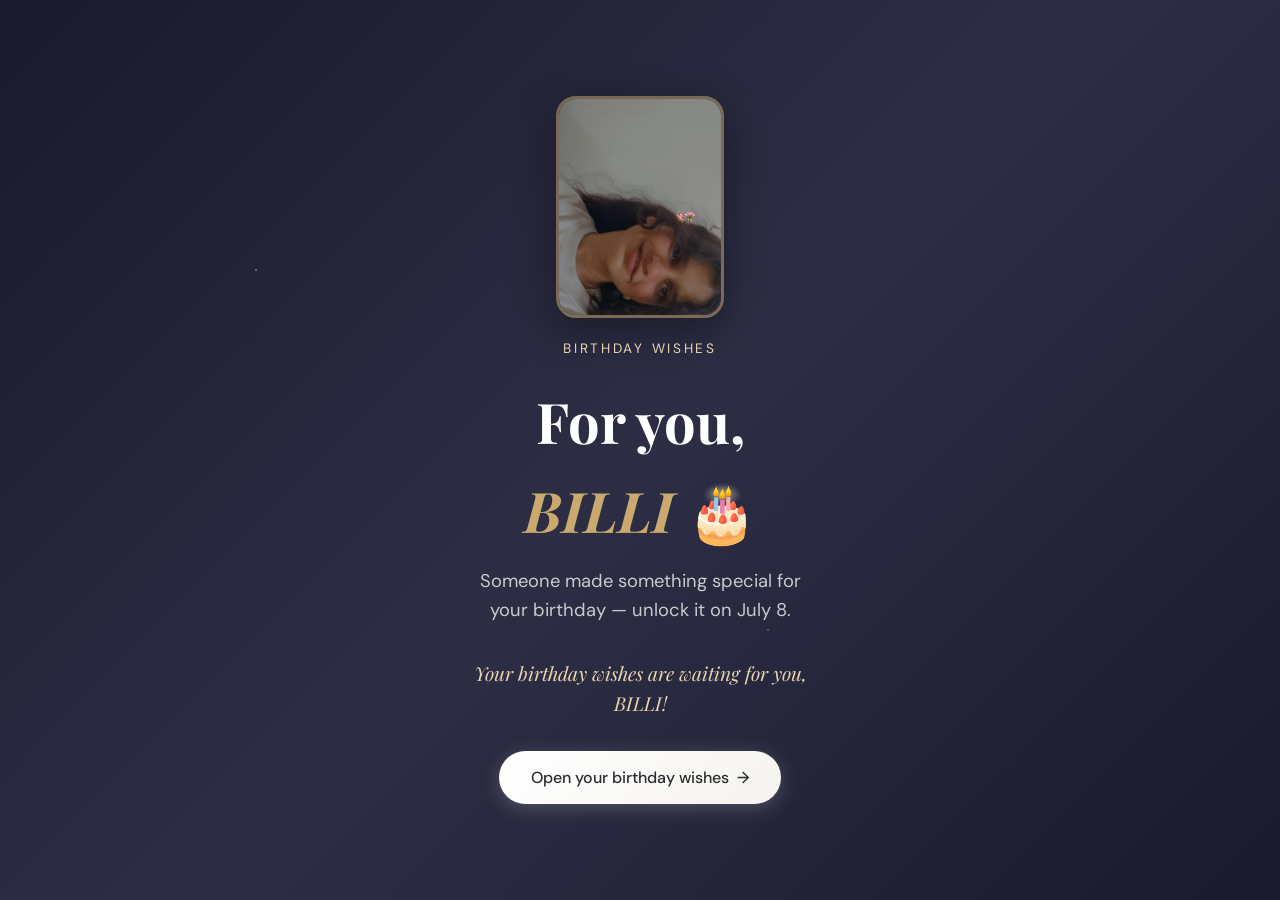
==== commit 4237b6a7: "Reframe site as birthday wishes only with landing photo. Remove proposal sections and monkey prank, " ====
--- a/index.html
+++ b/index.html
@@ -3,20 +3,20 @@
 <head>
   <meta charset="UTF-8">
   <meta name="viewport" content="width=device-width, initial-scale=1.0">
-  <meta name="description" content="A birthday surprise and proposal for BILLI">
+  <meta name="description" content="Birthday wishes for BILLI — a special surprise waiting for July 8">
   <meta property="og:type" content="website">
   <meta property="og:url" content="https://ananthahemanthsatya.github.io/NEW2/">
-  <meta property="og:title" content="For You, BILLI 💍">
-  <meta property="og:description" content="A birthday surprise and proposal for BILLI">
+  <meta property="og:title" content="Birthday Wishes for BILLI 🎂">
+  <meta property="og:description" content="Birthday wishes for BILLI — a special surprise waiting for July 8">
   <meta property="og:image" content="https://ananthahemanthsatya.github.io/NEW2/assets/photos/billi/favourite-hearts-tulips.jpg">
   <meta property="og:image:width" content="1080">
   <meta property="og:image:height" content="1920">
   <meta name="twitter:card" content="summary_large_image">
-  <meta name="twitter:title" content="For You, BILLI 💍">
-  <meta name="twitter:description" content="A birthday surprise and proposal for BILLI">
+  <meta name="twitter:title" content="Birthday Wishes for BILLI 🎂">
+  <meta name="twitter:description" content="Birthday wishes for BILLI — a special surprise waiting for July 8">
   <meta name="twitter:image" content="https://ananthahemanthsatya.github.io/NEW2/assets/photos/billi/favourite-hearts-tulips.jpg">
   <link rel="icon" href="assets/photos/billi/favourite-hearts-tulips.jpg" type="image/jpeg">
-  <title>For You, BILLI 💍</title>
+  <title>Birthday Wishes for BILLI 🎂</title>
   <link rel="preconnect" href="https://fonts.googleapis.com">
   <link rel="preconnect" href="https://fonts.gstatic.com" crossorigin>
   <link href="https://fonts.googleapis.com/css2?family=DM+Sans:ital,opsz,wght@0,9..40,300;0,9..40,400;0,9..40,500;0,9..40,600;1,9..40,400&family=Playfair+Display:ital,wght@0,400;0,600;0,700;1,400&display=swap" rel="stylesheet">
@@ -31,17 +31,21 @@
     <p id="lightbox-caption" class="lightbox__caption"></p>
   </div>
 
-  <div id="prank-screen" class="prank-screen hidden" aria-hidden="true">
-    <img class="prank-screen__gif" src="" alt="" data-src="assets/prank-monkey.gif" hidden>
-    <p id="prank-jk" class="prank-screen__jk">…just kidding 😭</p>
-  </div>
-
   <div id="landing" class="landing" aria-hidden="false">
     <div class="landing__particles" aria-hidden="true"></div>
     <div class="landing__content">
-      <p class="landing__eyebrow">A little secret…</p>
-      <h1 class="landing__title">Hey <span class="highlight">BILLI</span>…</h1>
-      <p class="landing__subtitle">Someone who shares reels with you all day made something special — a birthday surprise, and a question from the heart.</p>
+      <div class="landing__photo-wrap">
+        <img
+          class="landing__photo"
+          data-photo-key="billi-05"
+          src="assets/photos/billi/favourite-hearts-tulips.jpg"
+          alt="BILLI"
+          data-fallback="BILLI"
+        >
+      </div>
+      <p class="landing__eyebrow">Birthday wishes</p>
+      <h1 class="landing__title">For you, <span class="highlight">BILLI</span> 🎂</h1>
+      <p class="landing__subtitle">Someone made something special for your birthday — unlock it on July 8.</p>
 
       <div id="lock-panel" class="lock-panel">
         <div class="lock-panel__icon" aria-hidden="true">
@@ -51,7 +55,7 @@
             <circle cx="24" cy="32" r="2.5" fill="currentColor"/>
           </svg>
         </div>
-        <p id="lock-message" class="lock-panel__message">Your surprise unlocks on July 8</p>
+        <p id="lock-message" class="lock-panel__message">Your birthday wishes unlock on July 8</p>
 
         <div id="landing-countdown" class="countdown countdown--landing" role="timer" aria-live="polite">
           <div class="countdown__block">
@@ -74,7 +78,7 @@
       </div>
 
       <div id="unlock-panel" class="unlock-panel hidden">
-        <p class="unlock-panel__text">The wait is over — your surprise is ready!</p>
+        <p class="unlock-panel__text">Your birthday wishes are ready!</p>
       </div>
 
       <button id="open-surprise" class="btn btn--primary btn--locked" type="button" disabled>
@@ -100,15 +104,15 @@
       <div class="hero__glow" aria-hidden="true"></div>
       <div class="container hero__layout reveal">
         <div class="hero__photo-wrap">
-          <img class="hero__photo" data-photo-key="billi-05" src="assets/photos/billi/favourite-hearts-tulips.jpg" alt="BILLI — my favourite photo" data-fallback="BILLI">
+          <img class="hero__photo" data-photo-key="billi-05" src="assets/photos/billi/favourite-hearts-tulips.jpg" alt="BILLI — birthday girl" data-fallback="BILLI">
           <div class="hero__photo-frame" aria-hidden="true"></div>
         </div>
         <div class="hero__text">
-          <p class="hero__eyebrow">July 8th · Birthday & something more</p>
+          <p class="hero__eyebrow">July 8th · Happy Birthday</p>
           <h1 class="hero__name">Aynanin Fatima</h1>
           <p class="hero__nickname">aka <strong>BILLI</strong></p>
           <p class="hero__age">Turning <span class="hero__age-num">67</span> — and more beautiful with every year</p>
-          <p class="hero__tagline">From the reels you send at sunrise to the Roblox nights we lose track of time in — you're my favourite person in every version of my day.</p>
+          <p class="hero__tagline">From childhood memories to today — every version of you deserves to be celebrated. Happy birthday, BILLI!</p>
         </div>
       </div>
     </header>
@@ -118,7 +122,7 @@
         <div id="birthday-message" class="birthday-message reveal" role="status">
           <span class="birthday-message__emoji" aria-hidden="true">🎂</span>
           <h2 id="countdown-heading" class="birthday-message__title">Happy 67th Birthday, BILLI!</h2>
-          <p class="birthday-message__text">Today is all about you — the girl who fills my whole day with reels, my nights with Roblox, and my heart with feelings I never want to hide again.</p>
+          <p class="birthday-message__text">Today is all about you — your smile, your energy, and every little thing that makes you BILLI.</p>
         </div>
       </div>
     </section>
@@ -144,7 +148,7 @@
               </svg>
             </div>
             <h3 class="card__title">Demon Slayer</h3>
-            <p class="card__text">You're stronger than any Hashira in my heart. Your courage, your kindness, the way you light up when you talk about it — I fall for you a little more every time.</p>
+            <p class="card__text">You're stronger than any Hashira — brave, kind, and impossible not to admire. Hope your birthday is as epic as your taste in anime!</p>
           </article>
           <article class="card card--spy reveal">
             <div class="card__icon" aria-hidden="true">
@@ -156,7 +160,7 @@
               </svg>
             </div>
             <h3 class="card__title">Spy x Family</h3>
-            <p class="card__text">You're my Anya-level favourite person — adorable, brilliant, impossible not to adore. The way you get excited about this show? That's exactly how I feel about you. Waku waku!</p>
+            <p class="card__text">You're Anya-level adorable — brilliant, funny, and impossible not to adore. Waku waku! Hope Spy x Family marathons are part of your birthday plans.</p>
           </article>
         </div>
       </div>
@@ -187,8 +191,8 @@
       <div class="container">
         <blockquote class="drama-quote reveal">
           <div class="drama-quote__badge">Hidden Love</div>
-          <p class="drama-quote__text">"Some feelings stay hidden until the right moment — mine for you couldn't stay quiet forever. Every reel, every late night, every laugh… it all led here."</p>
-          <footer class="drama-quote__footer">Your favourite drama taught me that the best love stories are worth waiting for — and worth saying out loud.</footer>
+          <p class="drama-quote__text">"Some stories stay close to your heart — and Hidden Love is one of yours. Here's to more drama nights, more laughs, and a birthday as sweet as your favourite scenes."</p>
+          <footer class="drama-quote__footer">Your favourite drama — celebrated on your special day.</footer>
         </blockquote>
       </div>
     </section>
@@ -231,97 +235,37 @@
 
     <section class="us-section section" aria-labelledby="us-heading">
       <div class="container">
-        <h2 id="us-heading" class="section__title reveal">Our everyday magic</h2>
-        <p class="section__subtitle reveal">The little things that made me fall — and keep falling</p>
+        <h2 id="us-heading" class="section__title reveal">Your everyday magic</h2>
+        <p class="section__subtitle reveal">The little things that make you, you</p>
         <div class="moment-grid">
           <article class="moment-card moment-card--reels reveal">
             <span class="moment-card__emoji" aria-hidden="true">📱</span>
             <h3 class="moment-card__title">Reels, all day long</h3>
-            <p class="moment-card__text">From the moment we wake up to when we finally say goodnight — we're sending each other reels. Funny ones. Cute ones. The kind that make me pause and think, <em>she thought of me</em>. I don't just watch them. I feel them. Because every reel from you feels like a little "I'm thinking about you" wrapped in a video.</p>
-            <p class="moment-card__text moment-card__text--soft">You fill my whole day without even trying. And honestly? I never want it to stop.</p>
+            <p class="moment-card__text">Funny reels, cute reels, the ones that are so you — you always know how to share the best stuff. Hope your birthday feed is full of even better ones today!</p>
           </article>
           <article class="moment-card moment-card--roblox reveal">
             <span class="moment-card__emoji" aria-hidden="true">🎮</span>
             <h3 class="moment-card__title">Late-night Roblox</h3>
-            <p class="moment-card__text">When the world goes quiet and it's just us — logging in, playing together, laughing at the chaos, staying up way too late because neither of us wants to log off. Those nights aren't just gaming to me. They're <em>ours</em>.</p>
-            <p class="moment-card__text moment-card__text--soft">Your laugh when something goes wrong. Your excitement when we win. The way time disappears when I'm with you — even through a screen. I look forward to those nights more than anything.</p>
-          </article>
-        </div>
-      </div>
-    </section>
-
-    <section class="feelings-section section" aria-labelledby="feelings-heading">
+            <p class="moment-card__text">When the world goes quiet and it's just gaming, laughing, and staying up way too late — those nights are legendary. Here's to more chaos and more wins on your birthday!</p>
+          </article>
+        </div>
+      </div>
+    </section>
+
+    <section class="wishes-section section" aria-labelledby="wishes-heading">
       <div class="container">
         <blockquote class="feelings-quote reveal">
-          <h2 id="feelings-heading" class="feelings-quote__title">What I need you to know</h2>
-          <p class="feelings-quote__text">I don't always say it out loud — but you are the first person I want to share everything with. A reel I saw. A song that reminded me of you. A random thought at 2 AM before we hop on Roblox.</p>
-          <p class="feelings-quote__text">You make ordinary days feel like something worth remembering. You make me want to be better, kinder, more present. When something good happens, you're who I think of first. When something's hard, you're who I wish I could tell in person.</p>
-          <p class="feelings-quote__text feelings-quote__text--highlight">I'm not hiding anymore. These feelings are real. They're big. And they're all for you, BILLI.</p>
+          <h2 id="wishes-heading" class="feelings-quote__title">Birthday wishes for you</h2>
+          <p class="feelings-quote__text">May this year bring you endless laughter, the best anime episodes, drama plots that actually make sense, and red velvet cake whenever you want it.</p>
+          <p class="feelings-quote__text">May your reels always be funny, your Roblox nights always fun, and your days always as bright as you make everyone around you.</p>
+          <p class="feelings-quote__text feelings-quote__text--highlight">Happy 67th birthday, BILLI — you deserve every good thing today and always. 🎂</p>
         </blockquote>
       </div>
     </section>
 
-    <section class="me-section section" aria-labelledby="me-heading">
-      <div class="container">
-        <h2 id="me-heading" class="section__title reveal">This is me — asking you</h2>
-        <p class="section__subtitle reveal">The person who stays up playing Roblox with you and sends you reels all day — asking you something important</p>
-        <div id="me-gallery" class="me-gallery reveal"></div>
-        <p class="me-section__note reveal">I built this because words on a screen still aren't enough. But I needed you to know — every reel, every game, every late night… I choose you. Again and again.</p>
-      </div>
-    </section>
-
-    <section class="proposal-section section" aria-labelledby="proposal-heading">
-      <div class="container">
-        <div class="proposal reveal">
-          <div class="proposal__ring" aria-hidden="true">💍</div>
-          <h2 id="proposal-heading" class="proposal__title">BILLI, will you be mine?</h2>
-          <div class="proposal__body">
-            <p>BILLI, I need you to hear this properly — not in a reel, not in a Roblox chat, but right here.</p>
-            <p>You mean more to me than I usually let myself say. Every reel you send — I watch it like it's a message meant only for me. Because it is. You thinking of me, sharing your world with me, filling my notifications all day… that's not small to me. That's everything.</p>
-            <p>And our Roblox nights? When it's late and the world is asleep but we're still playing, still laughing, still not wanting to log off — those are the hours I hold closest. It's not about the game. It's about <em>you</em>. Your voice. Your laugh. The way you get excited. The way time disappears when I'm with you.</p>
-            <p>I love watching you enjoy anime and dramas. I love your sleepy scrolls, your white aesthetic, your red velvet dreams. I love every little habit that makes you <em>you</em>. But more than all of that — I love <em>us</em>. The us that shares reels from morning to night. The us that stays up too late on Roblox. The us I don't want to pretend is "just friends" anymore.</p>
-            <p>On your birthday, I don't just want to wish you happy birthday. I want to stop hiding what I feel and ask you properly:</p>
-            <p class="proposal__question">Will you give us a chance? Will you be my girlfriend?</p>
-            <p>You make me want to be better. You're the person I think about when something good happens — because I wish I could share every single moment with you, not through a screen, but right beside you.</p>
-            <p>I like you. A lot. More than I've said. More than reels and late nights can hold. This is me, finally saying it.</p>
-          </div>
-          <div id="proposal-buttons" class="proposal__buttons">
-            <button id="btn-yes" class="btn btn--yes" type="button">Yes! 💕</button>
-            <button id="btn-no" class="btn btn--no" type="button">No</button>
-          </div>
-          <div id="proposal-success" class="proposal__success hidden">
-            <span class="proposal__success-emoji" aria-hidden="true">🥹💕</span>
-            <h3 class="proposal__success-title">You just made me the happiest person alive!</h3>
-            <p class="proposal__success-text">Thank you, BILLI. You have no idea how happy you've made me. More reels, more Roblox nights, more of us — I promise to make every day as special as you are. This is just the beginning.</p>
-          </div>
-          <p class="proposal__signature">Forever yours,<br><span class="proposal__name">ASH</span></p>
-        </div>
-      </div>
-    </section>
-
-    <!-- Spy x Family proposal finale -->
-    <section class="spyfinale-section section" aria-labelledby="spyfinale-heading">
-      <div class="container">
-        <div class="spyfinale reveal">
-          <span class="spyfinale__badge">Spy x Family</span>
-          <h2 id="spyfinale-heading" class="spyfinale__title">The perfect proposal does, in fact, exist.</h2>
-          <p class="spyfinale__subtitle">Just like Loid and Yor — I finally said what was in my heart. This one's for you, BILLI.</p>
-
-          <div class="spyfinale__media-wrap">
-            <img
-              class="spyfinale__media"
-              src="assets/spy-x-family-proposal.gif"
-              alt="Spy x Family — Loid's grenade ring proposal scene"
-              loading="lazy"
-            >
-          </div>
-        </div>
-      </div>
-    </section>
-
     <footer class="footer">
       <div class="container">
-        <p class="footer__text">Made with love by <strong>ASH</strong>, just for <strong>BILLI</strong> · July 8 · 💍</p>
+        <p class="footer__text">Made with love by <strong>ASH</strong>, just for <strong>BILLI</strong> · July 8 · 🎂</p>
       </div>
     </footer>
   </div>
--- a/css/style.css
+++ b/css/style.css
@@ -85,7 +85,26 @@
   position: relative;
   text-align: center;
   padding: 2rem;
+  max-width: 420px;
   animation: fadeUp 1s ease 0.2s both;
+}
+
+.landing__photo-wrap {
+  width: min(168px, 40vw);
+  margin: 0 auto 1.25rem;
+  border-radius: 20px;
+  overflow: hidden;
+  border: 3px solid rgba(201, 169, 110, 0.5);
+  box-shadow: 0 12px 40px rgba(0, 0, 0, 0.35);
+}
+
+.landing__photo {
+  width: 100%;
+  aspect-ratio: 3 / 4;
+  object-fit: cover;
+  object-position: center top;
+  image-orientation: from-image;
+  display: block;
 }
 
 @keyframes fadeUp {
@@ -621,7 +640,7 @@
 .moment-card__text--soft { font-family: var(--font-display); font-style: italic; font-size: 0.95rem; margin-bottom: 0; color: var(--text); opacity: 0.85; }
 
 /* ===== Feelings ===== */
-.feelings-section { background: linear-gradient(180deg, var(--off-white) 0%, var(--blush) 100%); }
+.wishes-section { background: linear-gradient(180deg, var(--off-white) 0%, var(--blush) 100%); }
 .feelings-quote {
   max-width: 680px;
   margin: 0 auto;
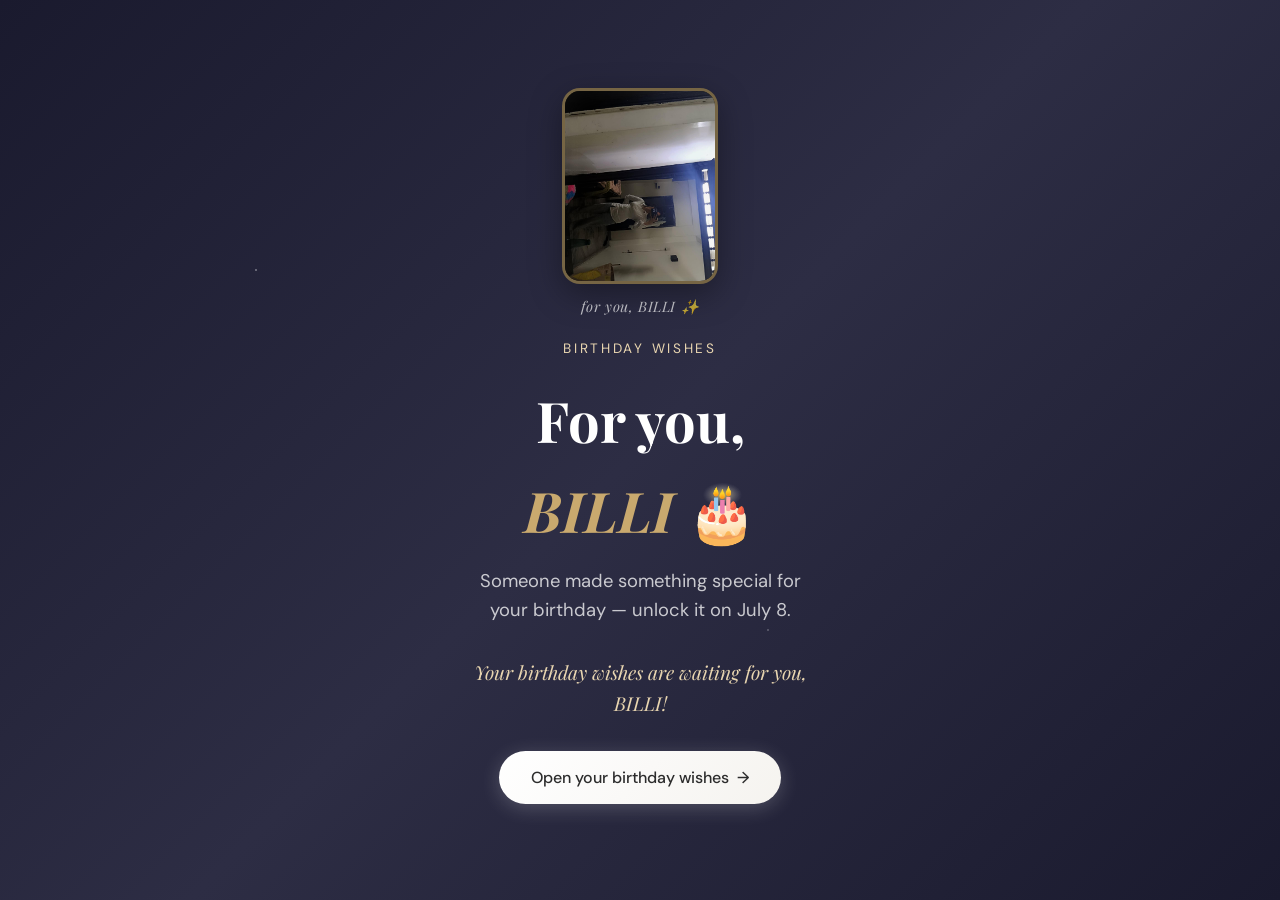
==== commit d8c927ec: "Fix landing photo size and swap when timer unlocks. Show a small polaroid portrait during countdown," ====
--- a/index.html
+++ b/index.html
@@ -8,14 +8,14 @@
   <meta property="og:url" content="https://ananthahemanthsatya.github.io/NEW2/">
   <meta property="og:title" content="Birthday Wishes for BILLI 🎂">
   <meta property="og:description" content="Birthday wishes for BILLI — a special surprise waiting for July 8">
-  <meta property="og:image" content="https://ananthahemanthsatya.github.io/NEW2/assets/photos/billi/favourite-hearts-tulips.jpg">
+  <meta property="og:image" content="https://ananthahemanthsatya.github.io/NEW2/assets/photos/billi/mirror-selfie-elegant.jpg">
   <meta property="og:image:width" content="1080">
   <meta property="og:image:height" content="1920">
   <meta name="twitter:card" content="summary_large_image">
   <meta name="twitter:title" content="Birthday Wishes for BILLI 🎂">
   <meta name="twitter:description" content="Birthday wishes for BILLI — a special surprise waiting for July 8">
-  <meta name="twitter:image" content="https://ananthahemanthsatya.github.io/NEW2/assets/photos/billi/favourite-hearts-tulips.jpg">
-  <link rel="icon" href="assets/photos/billi/favourite-hearts-tulips.jpg" type="image/jpeg">
+  <meta name="twitter:image" content="https://ananthahemanthsatya.github.io/NEW2/assets/photos/billi/mirror-selfie-elegant.jpg">
+  <link rel="icon" href="assets/photos/billi/mirror-selfie-elegant.jpg" type="image/jpeg">
   <title>Birthday Wishes for BILLI 🎂</title>
   <link rel="preconnect" href="https://fonts.googleapis.com">
   <link rel="preconnect" href="https://fonts.gstatic.com" crossorigin>
@@ -34,14 +34,18 @@
   <div id="landing" class="landing" aria-hidden="false">
     <div class="landing__particles" aria-hidden="true"></div>
     <div class="landing__content">
-      <div class="landing__photo-wrap">
-        <img
-          class="landing__photo"
-          data-photo-key="billi-05"
-          src="assets/photos/billi/favourite-hearts-tulips.jpg"
-          alt="BILLI"
-          data-fallback="BILLI"
-        >
+      <div class="landing__photo-card">
+        <div class="landing__photo-wrap">
+          <img
+            id="landing-photo"
+            class="landing__photo landing__photo--locked"
+            src="assets/photos/billi/aesthetic-soft-portrait.jpg"
+            data-src-locked="assets/photos/billi/aesthetic-soft-portrait.jpg"
+            data-src-unlocked="assets/photos/billi/mirror-selfie-elegant.jpg"
+            alt="BILLI"
+          >
+        </div>
+        <p class="landing__photo-tag">for you, BILLI ✨</p>
       </div>
       <p class="landing__eyebrow">Birthday wishes</p>
       <h1 class="landing__title">For you, <span class="highlight">BILLI</span> 🎂</h1>
@@ -104,7 +108,7 @@
       <div class="hero__glow" aria-hidden="true"></div>
       <div class="container hero__layout reveal">
         <div class="hero__photo-wrap">
-          <img class="hero__photo" data-photo-key="billi-05" src="assets/photos/billi/favourite-hearts-tulips.jpg" alt="BILLI — birthday girl" data-fallback="BILLI">
+          <img class="hero__photo" data-photo-key="billi-05" src="assets/photos/billi/mirror-selfie-elegant.jpg" alt="BILLI — my favourite photo" data-fallback="BILLI">
           <div class="hero__photo-frame" aria-hidden="true"></div>
         </div>
         <div class="hero__text">
@@ -221,8 +225,8 @@
             </div>
           </article>
           <article class="habit-card reveal">
-            <button class="habit-card__media" type="button" data-photo-key="billi-10" data-src="assets/photos/billi/mirror-selfie-elegant.jpg" data-caption="White Soul — pure and elegant">
-              <img src="assets/photos/billi/mirror-selfie-elegant.jpg" data-photo-key="billi-10" alt="BILLI mirror selfie" class="habit-card__img" data-fallback="Elegant BILLI">
+            <button class="habit-card__media" type="button" data-photo-key="billi-05" data-src="assets/photos/billi/mirror-selfie-elegant.jpg" data-caption="White Soul — pure and elegant">
+              <img src="assets/photos/billi/mirror-selfie-elegant.jpg" data-photo-key="billi-05" alt="BILLI mirror selfie" class="habit-card__img" data-fallback="Elegant BILLI">
             </button>
             <div class="habit-card__body">
               <h3 class="habit-card__title">White Soul</h3>
--- a/css/style.css
+++ b/css/style.css
@@ -65,6 +65,8 @@
   justify-content: center;
   background: linear-gradient(135deg, #1a1a2e 0%, #2d2d44 50%, #1a1a2e 100%);
   transition: opacity 0.8s ease, visibility 0.8s ease;
+  overflow-y: auto;
+  padding: 1.5rem 0;
 }
 
 .landing.fade-out { opacity: 0; visibility: hidden; pointer-events: none; }
@@ -84,27 +86,84 @@
 .landing__content {
   position: relative;
   text-align: center;
-  padding: 2rem;
-  max-width: 420px;
+  padding: 1.5rem 2rem 2rem;
+  max-width: 400px;
+  width: 100%;
   animation: fadeUp 1s ease 0.2s both;
 }
 
+.landing__photo-card {
+  margin: 0 auto 1.25rem;
+  max-width: 156px;
+}
+
 .landing__photo-wrap {
-  width: min(168px, 40vw);
-  margin: 0 auto 1.25rem;
-  border-radius: 20px;
+  width: 100%;
+  max-width: 156px;
+  height: 196px;
+  margin: 0 auto;
+  border-radius: 18px;
   overflow: hidden;
-  border: 3px solid rgba(201, 169, 110, 0.5);
-  box-shadow: 0 12px 40px rgba(0, 0, 0, 0.35);
+  border: 3px solid rgba(201, 169, 110, 0.55);
+  box-shadow:
+    0 10px 32px rgba(0, 0, 0, 0.35),
+    0 0 0 1px rgba(255, 255, 255, 0.08) inset;
+  background: #111;
+  position: relative;
+}
+
+.landing__photo-wrap::after {
+  content: '';
+  position: absolute;
+  inset: 0;
+  border-radius: 15px;
+  box-shadow: inset 0 0 24px rgba(255, 255, 255, 0.06);
+  pointer-events: none;
 }
 
 .landing__photo {
   width: 100%;
-  aspect-ratio: 3 / 4;
+  height: 100%;
+  max-width: 156px;
+  max-height: 196px;
   object-fit: cover;
-  object-position: center top;
-  image-orientation: from-image;
+  object-position: center center;
   display: block;
+  transition: opacity 0.45s ease, transform 0.45s ease;
+}
+
+.landing__photo--swapping {
+  opacity: 0;
+  transform: scale(0.96);
+}
+
+.landing__photo--unlocked {
+  object-position: center 18%;
+}
+
+.landing__photo-tag {
+  margin-top: 0.65rem;
+  font-family: var(--font-display);
+  font-size: 0.9rem;
+  font-style: italic;
+  color: rgba(255, 255, 255, 0.72);
+  letter-spacing: 0.04em;
+}
+
+@media (max-width: 480px) {
+  .landing__photo-card,
+  .landing__photo-wrap {
+    max-width: 132px;
+  }
+
+  .landing__photo-wrap {
+    height: 168px;
+  }
+
+  .landing__photo {
+    max-width: 132px;
+    max-height: 168px;
+  }
 }
 
 @keyframes fadeUp {
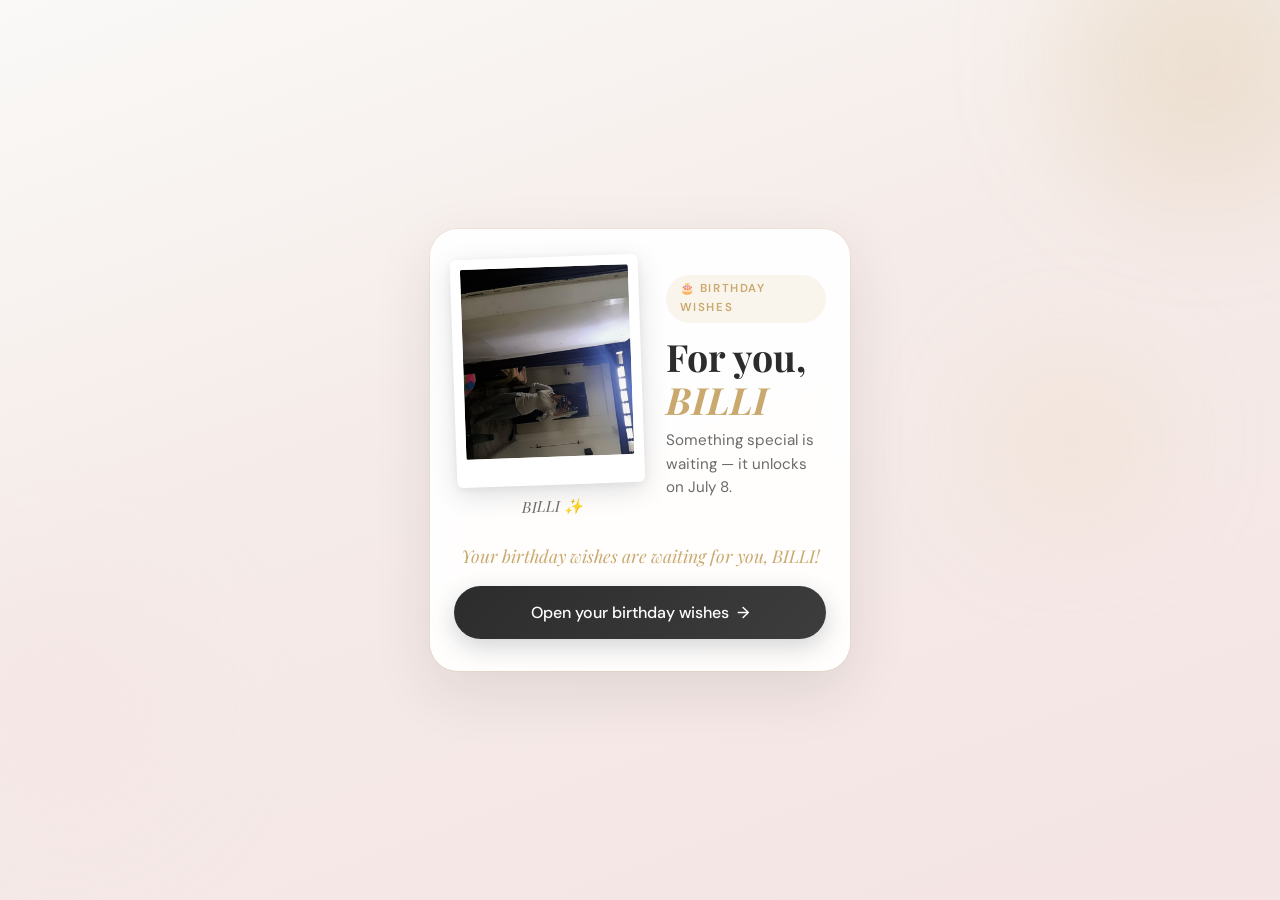
==== commit 04923e3e: "Redesign landing page with elegant light birthday card layout." ====
--- a/index.html
+++ b/index.html
@@ -32,35 +32,37 @@
   </div>
 
   <div id="landing" class="landing" aria-hidden="false">
-    <div class="landing__particles" aria-hidden="true"></div>
-    <div class="landing__content">
-      <div class="landing__photo-card">
-        <div class="landing__photo-wrap">
-          <img
-            id="landing-photo"
-            class="landing__photo landing__photo--locked"
-            src="assets/photos/billi/aesthetic-soft-portrait.jpg"
-            data-src-locked="assets/photos/billi/aesthetic-soft-portrait.jpg"
-            data-src-unlocked="assets/photos/billi/mirror-selfie-elegant.jpg"
-            alt="BILLI"
-          >
-        </div>
-        <p class="landing__photo-tag">for you, BILLI ✨</p>
-      </div>
-      <p class="landing__eyebrow">Birthday wishes</p>
-      <h1 class="landing__title">For you, <span class="highlight">BILLI</span> 🎂</h1>
-      <p class="landing__subtitle">Someone made something special for your birthday — unlock it on July 8.</p>
-
-      <div id="lock-panel" class="lock-panel">
-        <div class="lock-panel__icon" aria-hidden="true">
-          <svg viewBox="0 0 48 48" fill="none" xmlns="http://www.w3.org/2000/svg">
-            <rect x="10" y="22" width="28" height="20" rx="4" stroke="currentColor" stroke-width="2.5"/>
-            <path d="M16 22V16C16 11.58 19.58 8 24 8C28.42 8 32 11.58 32 16V22" stroke="currentColor" stroke-width="2.5" stroke-linecap="round"/>
-            <circle cx="24" cy="32" r="2.5" fill="currentColor"/>
-          </svg>
-        </div>
-        <p id="lock-message" class="lock-panel__message">Your birthday wishes unlock on July 8</p>
-
+    <div class="landing__bg" aria-hidden="true">
+      <div class="landing__orb landing__orb--1"></div>
+      <div class="landing__orb landing__orb--2"></div>
+      <div class="landing__orb landing__orb--3"></div>
+    </div>
+
+    <div class="landing__card">
+      <div class="landing__top">
+        <div class="landing__polaroid">
+          <div class="landing__photo-wrap">
+            <img
+              id="landing-photo"
+              class="landing__photo landing__photo--locked"
+              src="assets/photos/billi/aesthetic-soft-portrait.jpg"
+              data-src-locked="assets/photos/billi/aesthetic-soft-portrait.jpg"
+              data-src-unlocked="assets/photos/billi/mirror-selfie-elegant.jpg"
+              alt="BILLI"
+            >
+          </div>
+          <p class="landing__polaroid-caption">BILLI ✨</p>
+        </div>
+
+        <div class="landing__headline">
+          <span class="landing__badge">🎂 Birthday Wishes</span>
+          <h1 class="landing__title">For you,<br><em>BILLI</em></h1>
+          <p class="landing__subtitle">Something special is waiting — it unlocks on July 8.</p>
+        </div>
+      </div>
+
+      <div id="lock-panel" class="landing__timer">
+        <p id="lock-message" class="landing__timer-label">Counting down to your day</p>
         <div id="landing-countdown" class="countdown countdown--landing" role="timer" aria-live="polite">
           <div class="countdown__block">
             <span id="landing-days" class="countdown__num">00</span>
@@ -72,33 +74,35 @@
           </div>
           <div class="countdown__block">
             <span id="landing-minutes" class="countdown__num">00</span>
-            <span class="countdown__label">Minutes</span>
+            <span class="countdown__label">Mins</span>
           </div>
           <div class="countdown__block">
             <span id="landing-seconds" class="countdown__num">00</span>
-            <span class="countdown__label">Seconds</span>
-          </div>
-        </div>
-      </div>
-
-      <div id="unlock-panel" class="unlock-panel hidden">
-        <p class="unlock-panel__text">Your birthday wishes are ready!</p>
-      </div>
-
-      <button id="open-surprise" class="btn btn--primary btn--locked" type="button" disabled>
+            <span class="countdown__label">Secs</span>
+          </div>
+        </div>
+      </div>
+
+      <div id="unlock-panel" class="landing__ready hidden">
+        <p class="landing__ready-text">Your birthday wishes are ready!</p>
+      </div>
+
+      <button id="open-surprise" class="btn btn--primary btn--landing btn--locked" type="button" disabled>
         <span class="btn__lock-icon" aria-hidden="true">🔒</span>
         <span id="btn-label">Locked until July 8</span>
         <span class="btn__arrow hidden" id="btn-arrow" aria-hidden="true">→</span>
       </button>
 
-      <div class="password-unlock">
-        <label class="password-unlock__label" for="preview-password">Preview access</label>
-        <div class="password-unlock__row">
-          <input id="preview-password" class="password-unlock__input" type="password" placeholder="Enter password" autocomplete="off" spellcheck="false">
-          <button id="preview-unlock" class="btn btn--preview" type="button">Unlock</button>
-        </div>
-        <p id="password-error" class="password-error hidden" role="alert">Wrong password — try again</p>
-      </div>
+      <details class="password-unlock">
+        <summary class="password-unlock__toggle">Preview access</summary>
+        <div class="password-unlock__body">
+          <div class="password-unlock__row">
+            <input id="preview-password" class="password-unlock__input" type="password" placeholder="Enter password" autocomplete="off" spellcheck="false">
+            <button id="preview-unlock" class="btn btn--preview" type="button">Go</button>
+          </div>
+          <p id="password-error" class="password-error hidden" role="alert">Wrong password — try again</p>
+        </div>
+      </details>
     </div>
   </div>
 
--- a/css/style.css
+++ b/css/style.css
@@ -63,107 +63,238 @@
   display: flex;
   align-items: center;
   justify-content: center;
-  background: linear-gradient(135deg, #1a1a2e 0%, #2d2d44 50%, #1a1a2e 100%);
+  background: linear-gradient(160deg, #faf9f7 0%, #f5ebe8 45%, #f4e4e4 100%);
   transition: opacity 0.8s ease, visibility 0.8s ease;
   overflow-y: auto;
-  padding: 1.5rem 0;
+  padding: 1.25rem;
 }
 
 .landing.fade-out { opacity: 0; visibility: hidden; pointer-events: none; }
 
-.landing__particles {
+.landing__bg {
   position: absolute;
   inset: 0;
-  background-image:
-    radial-gradient(2px 2px at 20% 30%, rgba(255,255,255,0.3) 50%, transparent 50%),
-    radial-gradient(2px 2px at 60% 70%, rgba(255,255,255,0.2) 50%, transparent 50%),
-    radial-gradient(1px 1px at 80% 20%, rgba(255,255,255,0.25) 50%, transparent 50%);
-  animation: twinkle 4s ease-in-out infinite alternate;
-}
-
-@keyframes twinkle { from { opacity: 0.5; } to { opacity: 1; } }
-
-.landing__content {
+  overflow: hidden;
+  pointer-events: none;
+}
+
+.landing__orb {
+  position: absolute;
+  border-radius: 50%;
+  filter: blur(60px);
+  opacity: 0.55;
+  animation: orbFloat 8s ease-in-out infinite alternate;
+}
+
+.landing__orb--1 {
+  width: 280px;
+  height: 280px;
+  background: rgba(201, 169, 110, 0.35);
+  top: -80px;
+  right: -60px;
+}
+
+.landing__orb--2 {
+  width: 220px;
+  height: 220px;
+  background: rgba(244, 228, 228, 0.9);
+  bottom: 10%;
+  left: -50px;
+  animation-delay: -3s;
+}
+
+.landing__orb--3 {
+  width: 160px;
+  height: 160px;
+  background: rgba(232, 213, 176, 0.5);
+  top: 40%;
+  right: 10%;
+  animation-delay: -5s;
+}
+
+@keyframes orbFloat {
+  from { transform: translate(0, 0) scale(1); }
+  to { transform: translate(12px, -16px) scale(1.06); }
+}
+
+.landing__card {
   position: relative;
-  text-align: center;
-  padding: 1.5rem 2rem 2rem;
-  max-width: 400px;
   width: 100%;
-  animation: fadeUp 1s ease 0.2s both;
-}
-
-.landing__photo-card {
-  margin: 0 auto 1.25rem;
-  max-width: 156px;
-}
+  max-width: 420px;
+  padding: 1.75rem 1.5rem 1.5rem;
+  background: rgba(255, 255, 255, 0.92);
+  border-radius: 28px;
+  box-shadow:
+    0 20px 60px rgba(44, 44, 44, 0.1),
+    0 0 0 1px rgba(201, 169, 110, 0.12);
+  backdrop-filter: blur(12px);
+  animation: fadeUp 0.9s ease 0.15s both;
+}
+
+.landing__top {
+  display: flex;
+  flex-direction: column;
+  align-items: center;
+  gap: 1.25rem;
+  margin-bottom: 1.5rem;
+}
+
+.landing__polaroid {
+  flex-shrink: 0;
+  transform: rotate(-2deg);
+  transition: transform 0.4s ease;
+}
+
+.landing__polaroid:hover { transform: rotate(0deg) scale(1.02); }
 
 .landing__photo-wrap {
-  width: 100%;
-  max-width: 156px;
-  height: 196px;
-  margin: 0 auto;
-  border-radius: 18px;
+  width: 188px;
+  height: 228px;
+  padding: 10px 10px 28px;
+  background: var(--white);
+  border-radius: 6px;
+  box-shadow:
+    0 8px 28px rgba(0, 0, 0, 0.12),
+    0 2px 8px rgba(0, 0, 0, 0.06);
+  position: relative;
   overflow: hidden;
-  border: 3px solid rgba(201, 169, 110, 0.55);
-  box-shadow:
-    0 10px 32px rgba(0, 0, 0, 0.35),
-    0 0 0 1px rgba(255, 255, 255, 0.08) inset;
-  background: #111;
-  position: relative;
-}
-
-.landing__photo-wrap::after {
-  content: '';
-  position: absolute;
-  inset: 0;
-  border-radius: 15px;
-  box-shadow: inset 0 0 24px rgba(255, 255, 255, 0.06);
-  pointer-events: none;
 }
 
 .landing__photo {
   width: 100%;
   height: 100%;
-  max-width: 156px;
-  max-height: 196px;
   object-fit: cover;
   object-position: center center;
   display: block;
+  border-radius: 2px;
   transition: opacity 0.45s ease, transform 0.45s ease;
 }
 
 .landing__photo--swapping {
   opacity: 0;
-  transform: scale(0.96);
+  transform: scale(0.97);
 }
 
 .landing__photo--unlocked {
-  object-position: center 18%;
-}
-
-.landing__photo-tag {
-  margin-top: 0.65rem;
-  font-family: var(--font-display);
-  font-size: 0.9rem;
+  object-position: center 15%;
+}
+
+.landing__polaroid-caption {
+  margin-top: 0.55rem;
+  font-family: var(--font-display);
+  font-size: 0.95rem;
   font-style: italic;
-  color: rgba(255, 255, 255, 0.72);
-  letter-spacing: 0.04em;
-}
-
-@media (max-width: 480px) {
-  .landing__photo-card,
-  .landing__photo-wrap {
-    max-width: 132px;
-  }
-
-  .landing__photo-wrap {
-    height: 168px;
-  }
-
-  .landing__photo {
-    max-width: 132px;
-    max-height: 168px;
-  }
+  color: var(--text-muted);
+  text-align: center;
+}
+
+.landing__headline {
+  text-align: center;
+}
+
+.landing__badge {
+  display: inline-block;
+  font-size: 0.72rem;
+  font-weight: 600;
+  letter-spacing: 0.14em;
+  text-transform: uppercase;
+  color: var(--gold);
+  background: rgba(201, 169, 110, 0.12);
+  padding: 0.35rem 0.85rem;
+  border-radius: 50px;
+  margin-bottom: 0.75rem;
+}
+
+.landing__title {
+  font-family: var(--font-display);
+  font-size: clamp(1.85rem, 7vw, 2.35rem);
+  font-weight: 700;
+  line-height: 1.15;
+  color: var(--text);
+  margin-bottom: 0.5rem;
+}
+
+.landing__title em {
+  font-style: italic;
+  color: var(--gold);
+}
+
+.landing__subtitle {
+  font-size: 0.95rem;
+  line-height: 1.55;
+  color: var(--text-muted);
+  max-width: 28ch;
+  margin: 0 auto;
+}
+
+.landing__timer {
+  margin-bottom: 1.25rem;
+}
+
+.landing__timer-label {
+  font-size: 0.8rem;
+  font-weight: 500;
+  letter-spacing: 0.08em;
+  text-transform: uppercase;
+  color: var(--text-muted);
+  text-align: center;
+  margin-bottom: 0.75rem;
+}
+
+.countdown--landing {
+  display: grid;
+  grid-template-columns: repeat(4, minmax(0, 1fr));
+  gap: 0.5rem;
+  margin-bottom: 0;
+}
+
+.countdown--landing .countdown__block {
+  min-width: 0;
+  padding: 0.75rem 0.35rem;
+  background: var(--off-white);
+  border: 1px solid rgba(201, 169, 110, 0.2);
+  border-radius: 14px;
+  box-shadow: none;
+}
+
+.countdown--landing .countdown__num {
+  font-size: clamp(1.35rem, 5vw, 1.75rem);
+  color: var(--text);
+}
+
+.countdown--landing .countdown__label {
+  font-size: 0.62rem;
+  margin-top: 0.3rem;
+  color: var(--text-muted);
+}
+
+.landing__ready {
+  text-align: center;
+  margin-bottom: 1rem;
+  animation: fadeUp 0.6s ease both;
+}
+
+.landing__ready-text {
+  font-family: var(--font-display);
+  font-size: 1.1rem;
+  font-style: italic;
+  color: var(--gold);
+}
+
+.btn--landing {
+  width: 100%;
+  justify-content: center;
+  margin-bottom: 0.5rem;
+}
+
+.btn--landing:not(.btn--locked) {
+  background: linear-gradient(135deg, var(--text) 0%, #3d3d3d 100%);
+  color: var(--white);
+  box-shadow: 0 8px 24px rgba(44, 44, 44, 0.2);
+}
+
+.btn--landing:not(.btn--locked):hover {
+  box-shadow: 0 12px 32px rgba(44, 44, 44, 0.28);
 }
 
 @keyframes fadeUp {
@@ -171,66 +302,73 @@
   to { opacity: 1; transform: translateY(0); }
 }
 
-.landing__eyebrow {
+/* ===== Password ===== */
+.password-unlock {
+  margin-top: 0.75rem;
+  text-align: center;
+}
+
+.password-unlock__toggle {
+  display: inline-block;
+  font-size: 0.78rem;
+  color: var(--text-muted);
+  cursor: pointer;
+  list-style: none;
+  padding: 0.35rem 0.5rem;
+  user-select: none;
+}
+
+.password-unlock__toggle::-webkit-details-marker { display: none; }
+
+.password-unlock[open] .password-unlock__toggle {
+  color: var(--gold);
+  margin-bottom: 0.65rem;
+}
+
+.password-unlock__body {
+  animation: fadeUp 0.35s ease both;
+}
+
+.password-unlock__row { display: flex; gap: 0.5rem; }
+
+.password-unlock__input {
+  flex: 1;
+  padding: 0.65rem 1rem;
+  border: 1px solid rgba(201, 169, 110, 0.3);
+  border-radius: 50px;
+  background: var(--off-white);
+  color: var(--text);
+  font-family: var(--font-body);
+  font-size: 0.9rem;
+  outline: none;
+}
+
+.password-unlock__input:focus {
+  border-color: var(--gold);
+  box-shadow: 0 0 0 3px rgba(201, 169, 110, 0.15);
+}
+
+.btn--preview {
+  padding: 0.65rem 1.1rem;
   font-size: 0.85rem;
-  letter-spacing: 0.2em;
-  text-transform: uppercase;
-  color: var(--gold-light);
-  margin-bottom: 1rem;
-}
-
-.landing__title {
-  font-family: var(--font-display);
-  font-size: clamp(2rem, 6vw, 3.5rem);
-  font-weight: 700;
-  color: var(--white);
-  margin-bottom: 0.75rem;
-}
-
-.landing__subtitle {
-  font-size: 1.15rem;
-  color: rgba(255, 255, 255, 0.75);
-  margin-bottom: 2rem;
-}
-
-.lock-panel { margin-bottom: 2rem; }
-
-.lock-panel__icon {
-  width: 48px;
-  height: 48px;
-  margin: 0 auto 1rem;
-  color: var(--gold-light);
-  animation: lockPulse 2s ease-in-out infinite;
-}
-
-@keyframes lockPulse {
-  0%, 100% { opacity: 0.7; transform: scale(1); }
-  50% { opacity: 1; transform: scale(1.05); }
-}
-
-.lock-panel__message {
-  font-size: 0.95rem;
-  color: rgba(255, 255, 255, 0.65);
-  margin-bottom: 1.5rem;
-  letter-spacing: 0.05em;
-}
-
-.countdown--landing { margin-bottom: 0.5rem; }
-.countdown--landing .countdown__block {
-  background: rgba(255, 255, 255, 0.08);
-  border-color: rgba(201, 169, 110, 0.25);
-  backdrop-filter: blur(8px);
-}
-.countdown--landing .countdown__num { color: var(--white); }
-.countdown--landing .countdown__label { color: rgba(255, 255, 255, 0.6); }
-
-.unlock-panel { margin-bottom: 2rem; animation: fadeUp 0.8s ease both; }
-
-.unlock-panel__text {
-  font-family: var(--font-display);
-  font-size: 1.2rem;
-  font-style: italic;
-  color: var(--gold-light);
+  background: rgba(201, 169, 110, 0.18);
+  color: var(--text);
+  border-radius: 50px;
+  flex-shrink: 0;
+}
+
+.password-error { margin-top: 0.5rem; font-size: 0.8rem; color: #b85c5c; }
+
+@media (min-width: 460px) {
+  .landing__top {
+    flex-direction: row;
+    align-items: center;
+    text-align: left;
+    gap: 1.5rem;
+  }
+
+  .landing__headline { text-align: left; flex: 1; }
+  .landing__subtitle { margin: 0; }
 }
 
 /* ===== Buttons ===== */
@@ -268,53 +406,17 @@
 }
 
 .btn--locked:hover { transform: none; box-shadow: none; }
+
+.btn--landing.btn--locked {
+  opacity: 1;
+  background: var(--off-white);
+  color: var(--text-muted);
+  border: 1px dashed rgba(201, 169, 110, 0.35);
+  box-shadow: none;
+}
+
 .btn__arrow { transition: transform 0.2s ease; }
 .btn--primary:hover:not(:disabled) .btn__arrow { transform: translateX(4px); }
-
-/* ===== Password ===== */
-.password-unlock {
-  margin-top: 2rem;
-  padding-top: 1.5rem;
-  border-top: 1px solid rgba(255, 255, 255, 0.12);
-  max-width: 320px;
-  margin-left: auto;
-  margin-right: auto;
-}
-
-.password-unlock__label {
-  display: block;
-  font-size: 0.75rem;
-  letter-spacing: 0.12em;
-  text-transform: uppercase;
-  color: rgba(255, 255, 255, 0.45);
-  margin-bottom: 0.6rem;
-}
-
-.password-unlock__row { display: flex; gap: 0.5rem; }
-
-.password-unlock__input {
-  flex: 1;
-  padding: 0.65rem 1rem;
-  border: 1px solid rgba(255, 255, 255, 0.2);
-  border-radius: 50px;
-  background: rgba(255, 255, 255, 0.08);
-  color: var(--white);
-  font-family: var(--font-body);
-  font-size: 0.9rem;
-  outline: none;
-}
-
-.password-unlock__input:focus { border-color: rgba(201, 169, 110, 0.5); }
-
-.btn--preview {
-  padding: 0.65rem 1.25rem;
-  font-size: 0.85rem;
-  background: rgba(201, 169, 110, 0.25);
-  color: var(--gold-light);
-  border-radius: 50px;
-}
-
-.password-error { margin-top: 0.5rem; font-size: 0.8rem; color: #e8a0a0; }
 
 /* ===== Prank screen ===== */
 .prank-screen {
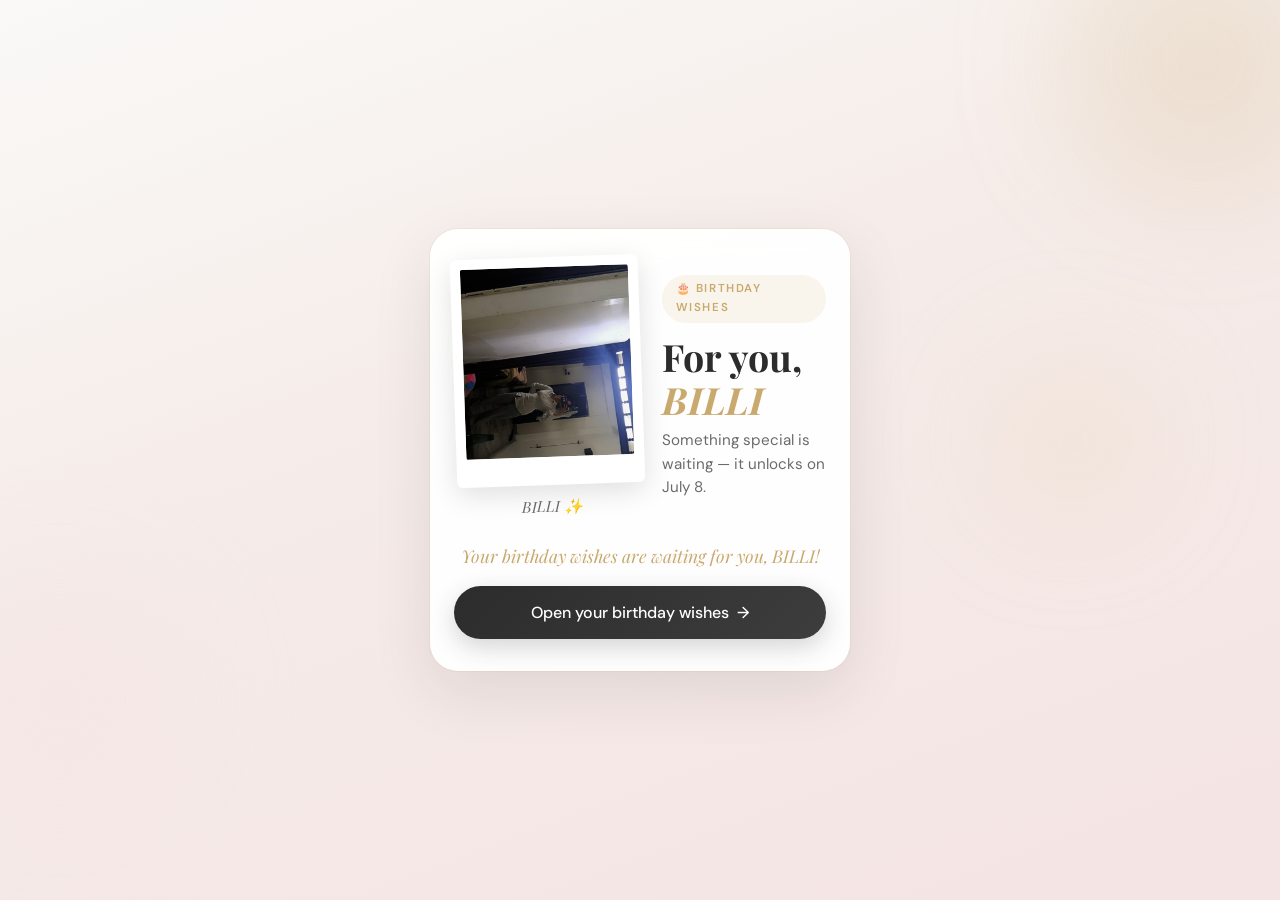
==== commit 30be7bf0: "Fix stale GitHub Pages CSS cache on landing page. Add cache-busted asset URLs and inline landing sty" ====
--- a/index.html
+++ b/index.html
@@ -20,7 +20,61 @@
   <link rel="preconnect" href="https://fonts.googleapis.com">
   <link rel="preconnect" href="https://fonts.gstatic.com" crossorigin>
   <link href="https://fonts.googleapis.com/css2?family=DM+Sans:ital,opsz,wght@0,9..40,300;0,9..40,400;0,9..40,500;0,9..40,600;1,9..40,400&family=Playfair+Display:ital,wght@0,400;0,600;0,700;1,400&display=swap" rel="stylesheet">
-  <link rel="stylesheet" href="css/style.css">
+  <link rel="stylesheet" href="css/style.css?v=3">
+  <style id="landing-critical">
+    .landing {
+      background: linear-gradient(160deg, #faf9f7 0%, #f5ebe8 45%, #f4e4e4 100%) !important;
+      padding: 1.25rem;
+    }
+    .landing__card {
+      position: relative;
+      width: 100%;
+      max-width: 420px;
+      margin: 0 auto;
+      padding: 1.75rem 1.5rem 1.5rem;
+      background: rgba(255, 255, 255, 0.95);
+      border-radius: 28px;
+      box-shadow: 0 20px 60px rgba(44, 44, 44, 0.1), 0 0 0 1px rgba(201, 169, 110, 0.12);
+    }
+    .landing__bg { position: absolute; inset: 0; overflow: hidden; pointer-events: none; }
+    .landing__orb { position: absolute; border-radius: 50%; filter: blur(60px); opacity: 0.55; }
+    .landing__orb--1 { width: 280px; height: 280px; background: rgba(201, 169, 110, 0.35); top: -80px; right: -60px; }
+    .landing__orb--2 { width: 220px; height: 220px; background: rgba(244, 228, 228, 0.9); bottom: 10%; left: -50px; }
+    .landing__orb--3 { width: 160px; height: 160px; background: rgba(232, 213, 176, 0.5); top: 40%; right: 10%; }
+    .landing__top { display: flex; flex-direction: column; align-items: center; gap: 1.25rem; margin-bottom: 1.5rem; }
+    .landing__polaroid { transform: rotate(-2deg); }
+    .landing__photo-wrap {
+      width: 188px; height: 228px; padding: 10px 10px 28px;
+      background: #fff; border-radius: 6px;
+      box-shadow: 0 8px 28px rgba(0,0,0,0.12); overflow: hidden;
+    }
+    .landing__photo { width: 100%; height: 100%; object-fit: cover; display: block; border-radius: 2px; }
+    .landing__polaroid-caption { margin-top: 0.55rem; font-style: italic; color: #6b6b6b; text-align: center; }
+    .landing__badge {
+      display: inline-block; font-size: 0.72rem; font-weight: 600; letter-spacing: 0.14em;
+      text-transform: uppercase; color: #c9a96e; background: rgba(201, 169, 110, 0.12);
+      padding: 0.35rem 0.85rem; border-radius: 50px; margin-bottom: 0.75rem;
+    }
+    .landing__title { font-size: clamp(1.85rem, 7vw, 2.35rem); font-weight: 700; line-height: 1.15; color: #2c2c2c; margin-bottom: 0.5rem; }
+    .landing__title em { font-style: italic; color: #c9a96e; }
+    .landing__subtitle { font-size: 0.95rem; line-height: 1.55; color: #6b6b6b; max-width: 28ch; margin: 0 auto; text-align: center; }
+    .landing__timer-label { font-size: 0.8rem; text-transform: uppercase; letter-spacing: 0.08em; color: #6b6b6b; text-align: center; margin-bottom: 0.75rem; }
+    .countdown--landing { display: grid; grid-template-columns: repeat(4, minmax(0, 1fr)); gap: 0.5rem; }
+    .countdown--landing .countdown__block { min-width: 0; padding: 0.75rem 0.35rem; background: #faf9f7; border: 1px solid rgba(201, 169, 110, 0.2); border-radius: 14px; }
+    .countdown--landing .countdown__num { font-size: clamp(1.35rem, 5vw, 1.75rem); color: #2c2c2c; font-weight: 700; }
+    .countdown--landing .countdown__label { font-size: 0.62rem; color: #6b6b6b; text-transform: uppercase; }
+    .btn--landing { width: 100%; justify-content: center; }
+    .btn--landing.btn--locked { background: #faf9f7; color: #6b6b6b; border: 1px dashed rgba(201, 169, 110, 0.35); opacity: 1; }
+    .password-unlock { margin-top: 0.75rem; text-align: center; }
+    .password-unlock__toggle { font-size: 0.78rem; color: #6b6b6b; cursor: pointer; list-style: none; }
+    .password-unlock__toggle::-webkit-details-marker { display: none; }
+    .password-unlock__input { border: 1px solid rgba(201, 169, 110, 0.3); background: #faf9f7; color: #2c2c2c; border-radius: 50px; padding: 0.65rem 1rem; }
+    @media (min-width: 460px) {
+      .landing__top { flex-direction: row; align-items: center; text-align: left; }
+      .landing__headline { text-align: left; }
+      .landing__subtitle { margin: 0; text-align: left; }
+    }
+  </style>
 </head>
 <body>
   <canvas id="confetti-canvas" class="confetti-canvas" aria-hidden="true"></canvas>
@@ -278,7 +332,7 @@
     </footer>
   </div>
 
-  <script src="js/photos-data.js"></script>
-  <script src="js/main.js"></script>
+  <script src="js/photos-data.js?v=3"></script>
+  <script src="js/main.js?v=3"></script>
 </body>
 </html>
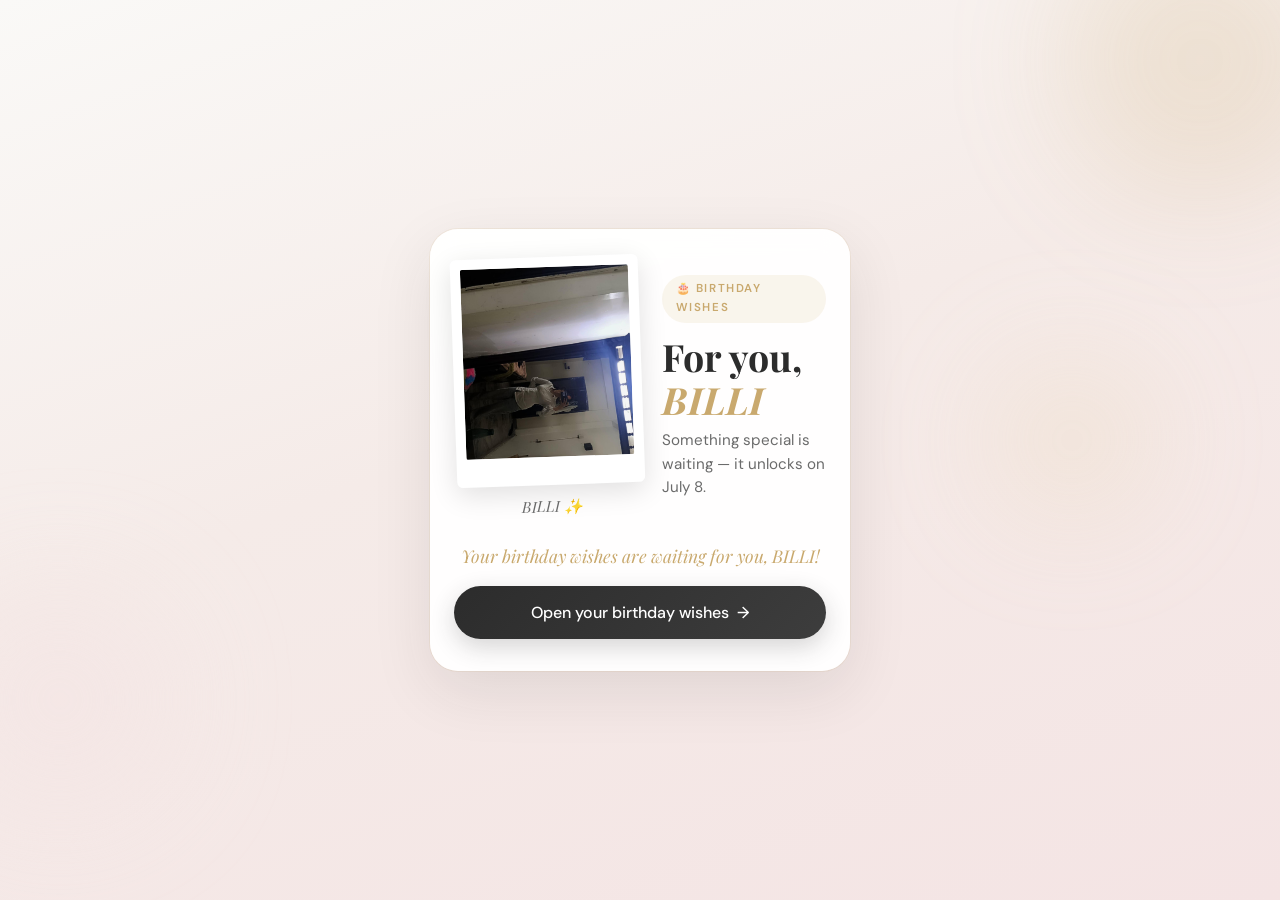
==== commit 23dac88c: "Restore monkey prank and set mirror selfie as favourite everywhere. Show mirror selfie on landing ti" ====
--- a/index.html
+++ b/index.html
@@ -20,7 +20,7 @@
   <link rel="preconnect" href="https://fonts.googleapis.com">
   <link rel="preconnect" href="https://fonts.gstatic.com" crossorigin>
   <link href="https://fonts.googleapis.com/css2?family=DM+Sans:ital,opsz,wght@0,9..40,300;0,9..40,400;0,9..40,500;0,9..40,600;1,9..40,400&family=Playfair+Display:ital,wght@0,400;0,600;0,700;1,400&display=swap" rel="stylesheet">
-  <link rel="stylesheet" href="css/style.css?v=3">
+  <link rel="stylesheet" href="css/style.css?v=4">
   <style id="landing-critical">
     .landing {
       background: linear-gradient(160deg, #faf9f7 0%, #f5ebe8 45%, #f4e4e4 100%) !important;
@@ -48,7 +48,8 @@
       background: #fff; border-radius: 6px;
       box-shadow: 0 8px 28px rgba(0,0,0,0.12); overflow: hidden;
     }
-    .landing__photo { width: 100%; height: 100%; object-fit: cover; display: block; border-radius: 2px; }
+    .landing__photo { width: 100%; height: 100%; object-fit: cover; object-position: center 12%; display: block; border-radius: 2px; }
+    .landing__photo--favourite { object-position: center 20%; }
     .landing__polaroid-caption { margin-top: 0.55rem; font-style: italic; color: #6b6b6b; text-align: center; }
     .landing__badge {
       display: inline-block; font-size: 0.72rem; font-weight: 600; letter-spacing: 0.14em;
@@ -85,6 +86,11 @@
     <p id="lightbox-caption" class="lightbox__caption"></p>
   </div>
 
+  <div id="prank-screen" class="prank-screen hidden" aria-hidden="true">
+    <img class="prank-screen__gif" src="" alt="" data-src="assets/prank-monkey.gif" hidden>
+    <p id="prank-jk" class="prank-screen__jk">…just kidding 😭</p>
+  </div>
+
   <div id="landing" class="landing" aria-hidden="false">
     <div class="landing__bg" aria-hidden="true">
       <div class="landing__orb landing__orb--1"></div>
@@ -98,11 +104,11 @@
           <div class="landing__photo-wrap">
             <img
               id="landing-photo"
-              class="landing__photo landing__photo--locked"
-              src="assets/photos/billi/aesthetic-soft-portrait.jpg"
-              data-src-locked="assets/photos/billi/aesthetic-soft-portrait.jpg"
+              class="landing__photo landing__photo--favourite"
+              src="assets/photos/billi/mirror-selfie-elegant.jpg"
+              data-src-locked="assets/photos/billi/mirror-selfie-elegant.jpg"
               data-src-unlocked="assets/photos/billi/mirror-selfie-elegant.jpg"
-              alt="BILLI"
+              alt="BILLI — my favourite"
             >
           </div>
           <p class="landing__polaroid-caption">BILLI ✨</p>
@@ -332,7 +338,7 @@
     </footer>
   </div>
 
-  <script src="js/photos-data.js?v=3"></script>
-  <script src="js/main.js?v=3"></script>
+  <script src="js/photos-data.js?v=4"></script>
+  <script src="js/main.js?v=4"></script>
 </body>
 </html>
--- a/css/style.css
+++ b/css/style.css
@@ -177,6 +177,10 @@
 
 .landing__photo--unlocked {
   object-position: center 15%;
+}
+
+.landing__photo--favourite {
+  object-position: center 18%;
 }
 
 .landing__polaroid-caption {
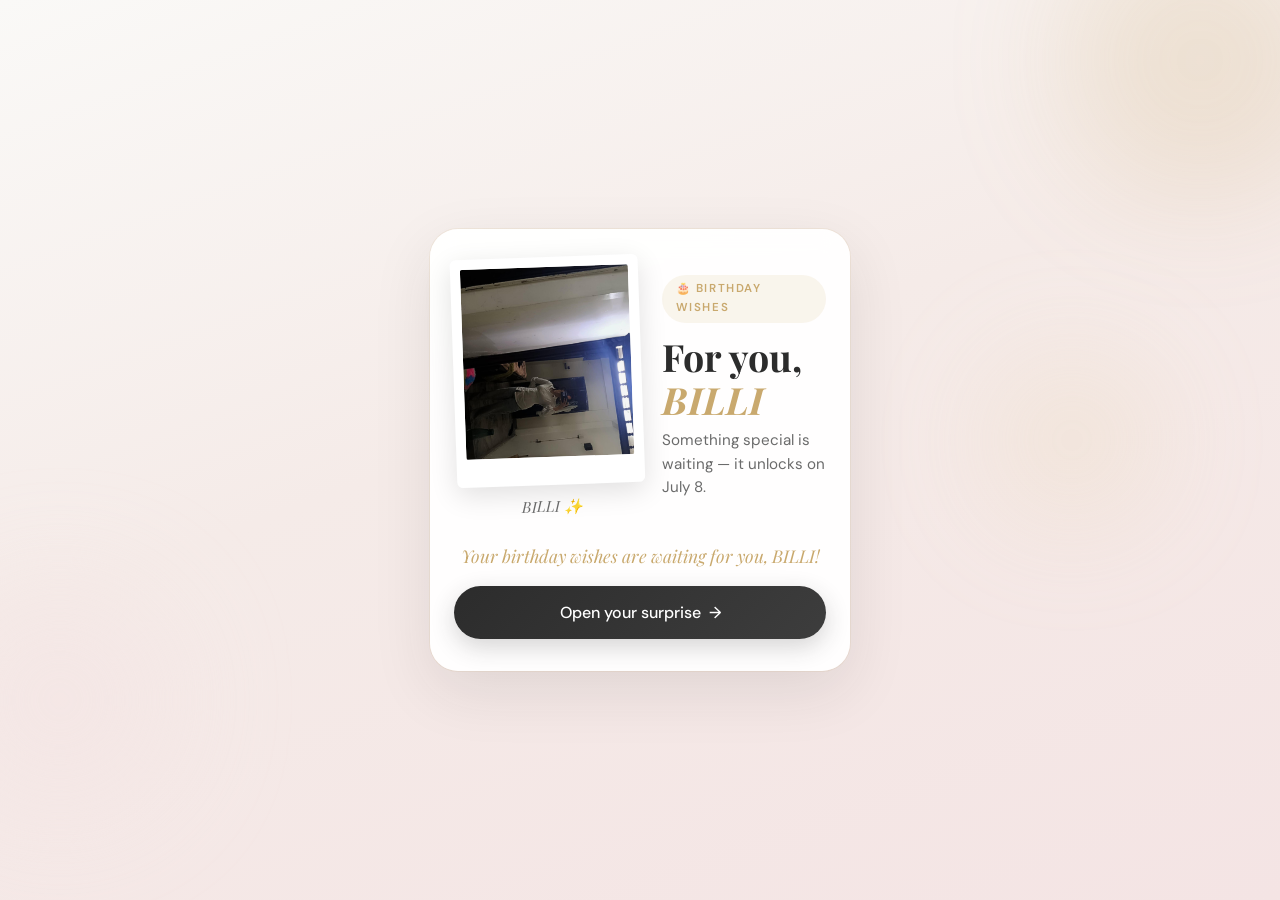
==== commit 23e16508: "Fix monkey prank to play full-screen after Open your surprise. Hide landing immediately, preload GIF" ====
--- a/index.html
+++ b/index.html
@@ -20,7 +20,7 @@
   <link rel="preconnect" href="https://fonts.googleapis.com">
   <link rel="preconnect" href="https://fonts.gstatic.com" crossorigin>
   <link href="https://fonts.googleapis.com/css2?family=DM+Sans:ital,opsz,wght@0,9..40,300;0,9..40,400;0,9..40,500;0,9..40,600;1,9..40,400&family=Playfair+Display:ital,wght@0,400;0,600;0,700;1,400&display=swap" rel="stylesheet">
-  <link rel="stylesheet" href="css/style.css?v=4">
+  <link rel="stylesheet" href="css/style.css?v=5">
   <style id="landing-critical">
     .landing {
       background: linear-gradient(160deg, #faf9f7 0%, #f5ebe8 45%, #f4e4e4 100%) !important;
@@ -86,11 +86,6 @@
     <p id="lightbox-caption" class="lightbox__caption"></p>
   </div>
 
-  <div id="prank-screen" class="prank-screen hidden" aria-hidden="true">
-    <img class="prank-screen__gif" src="" alt="" data-src="assets/prank-monkey.gif" hidden>
-    <p id="prank-jk" class="prank-screen__jk">…just kidding 😭</p>
-  </div>
-
   <div id="landing" class="landing" aria-hidden="false">
     <div class="landing__bg" aria-hidden="true">
       <div class="landing__orb landing__orb--1"></div>
@@ -166,6 +161,11 @@
     </div>
   </div>
 
+  <div id="prank-screen" class="prank-screen hidden" aria-hidden="true">
+    <img class="prank-screen__gif" src="" alt="Monkey prank" data-src="assets/prank-monkey.gif">
+    <p id="prank-jk" class="prank-screen__jk">…just kidding 😭</p>
+  </div>
+
   <div id="main" class="main hidden" aria-hidden="true">
 
     <header class="hero section">
@@ -338,7 +338,7 @@
     </footer>
   </div>
 
-  <script src="js/photos-data.js?v=4"></script>
-  <script src="js/main.js?v=4"></script>
+  <script src="js/photos-data.js?v=5"></script>
+  <script src="js/main.js?v=5"></script>
 </body>
 </html>
--- a/css/style.css
+++ b/css/style.css
@@ -426,7 +426,7 @@
 .prank-screen {
   position: fixed;
   inset: 0;
-  z-index: 3000;
+  z-index: 9999;
   display: flex;
   flex-direction: column;
   align-items: center;
